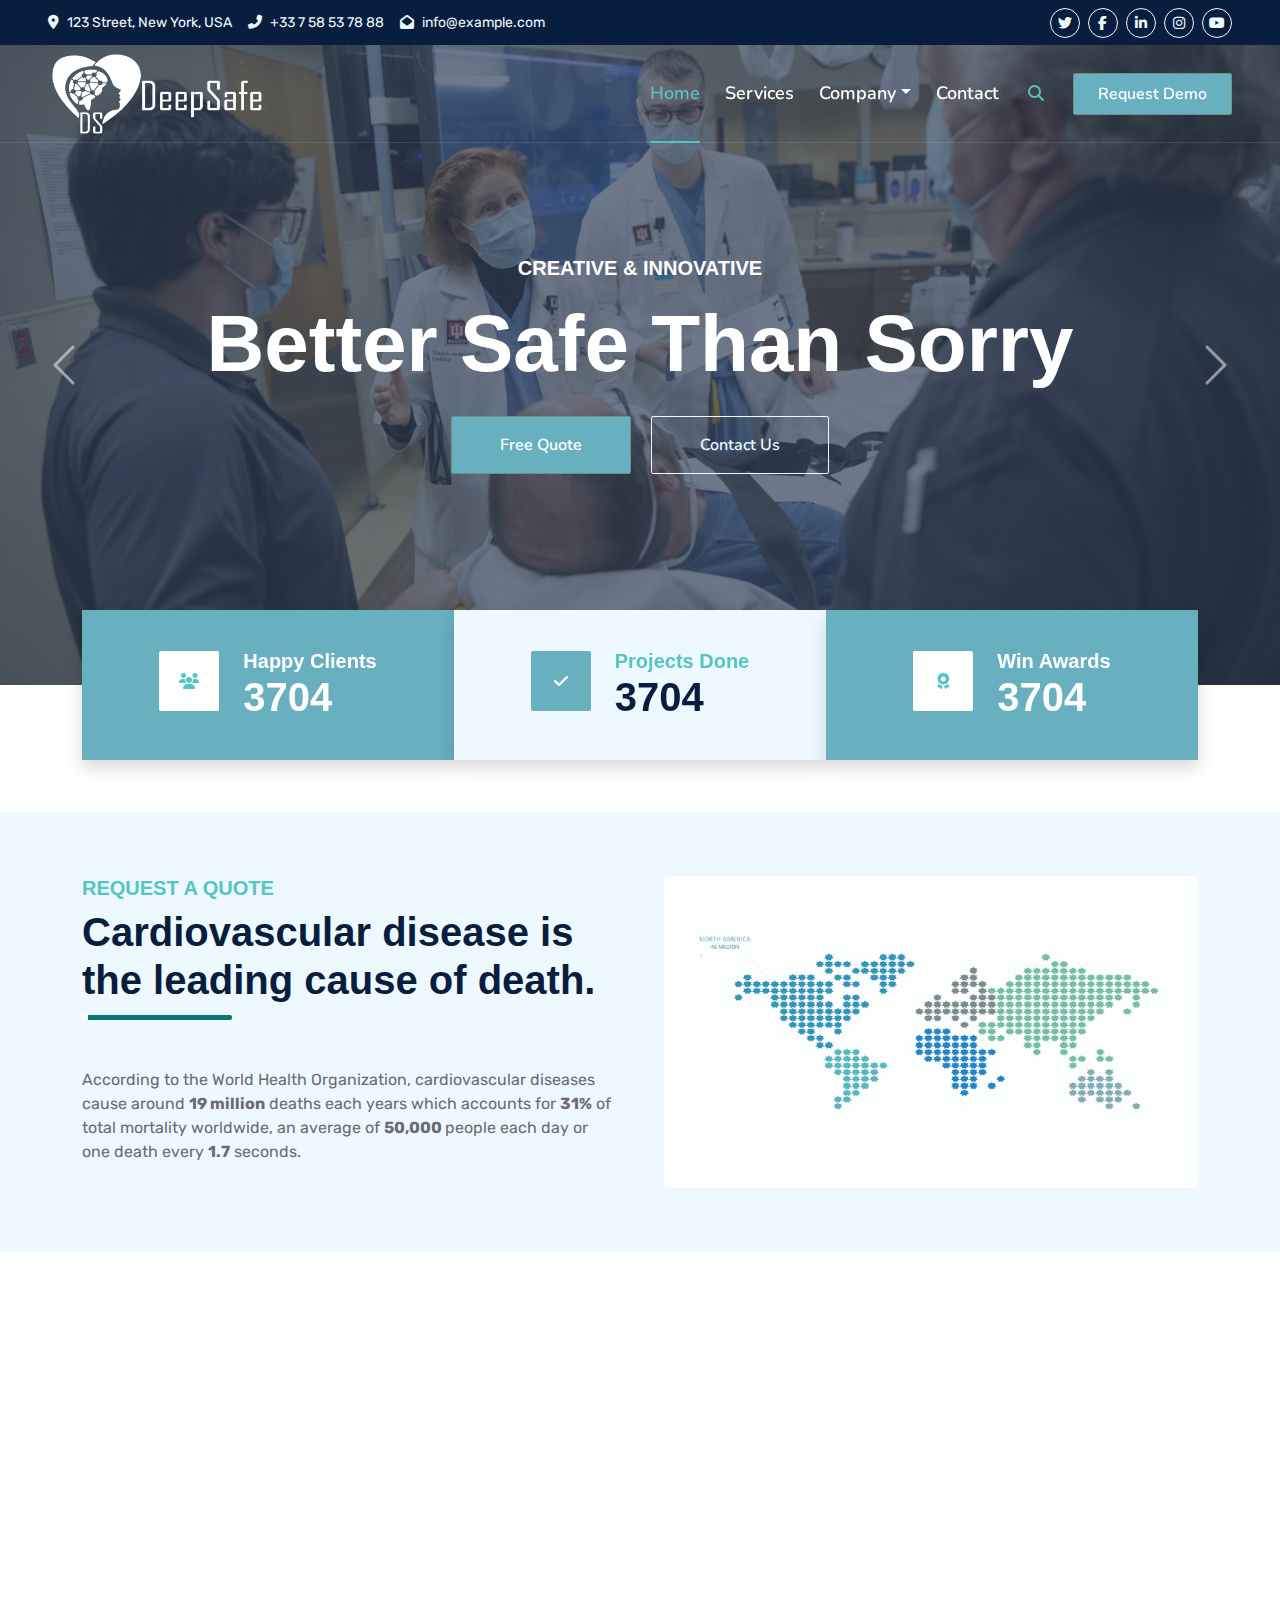
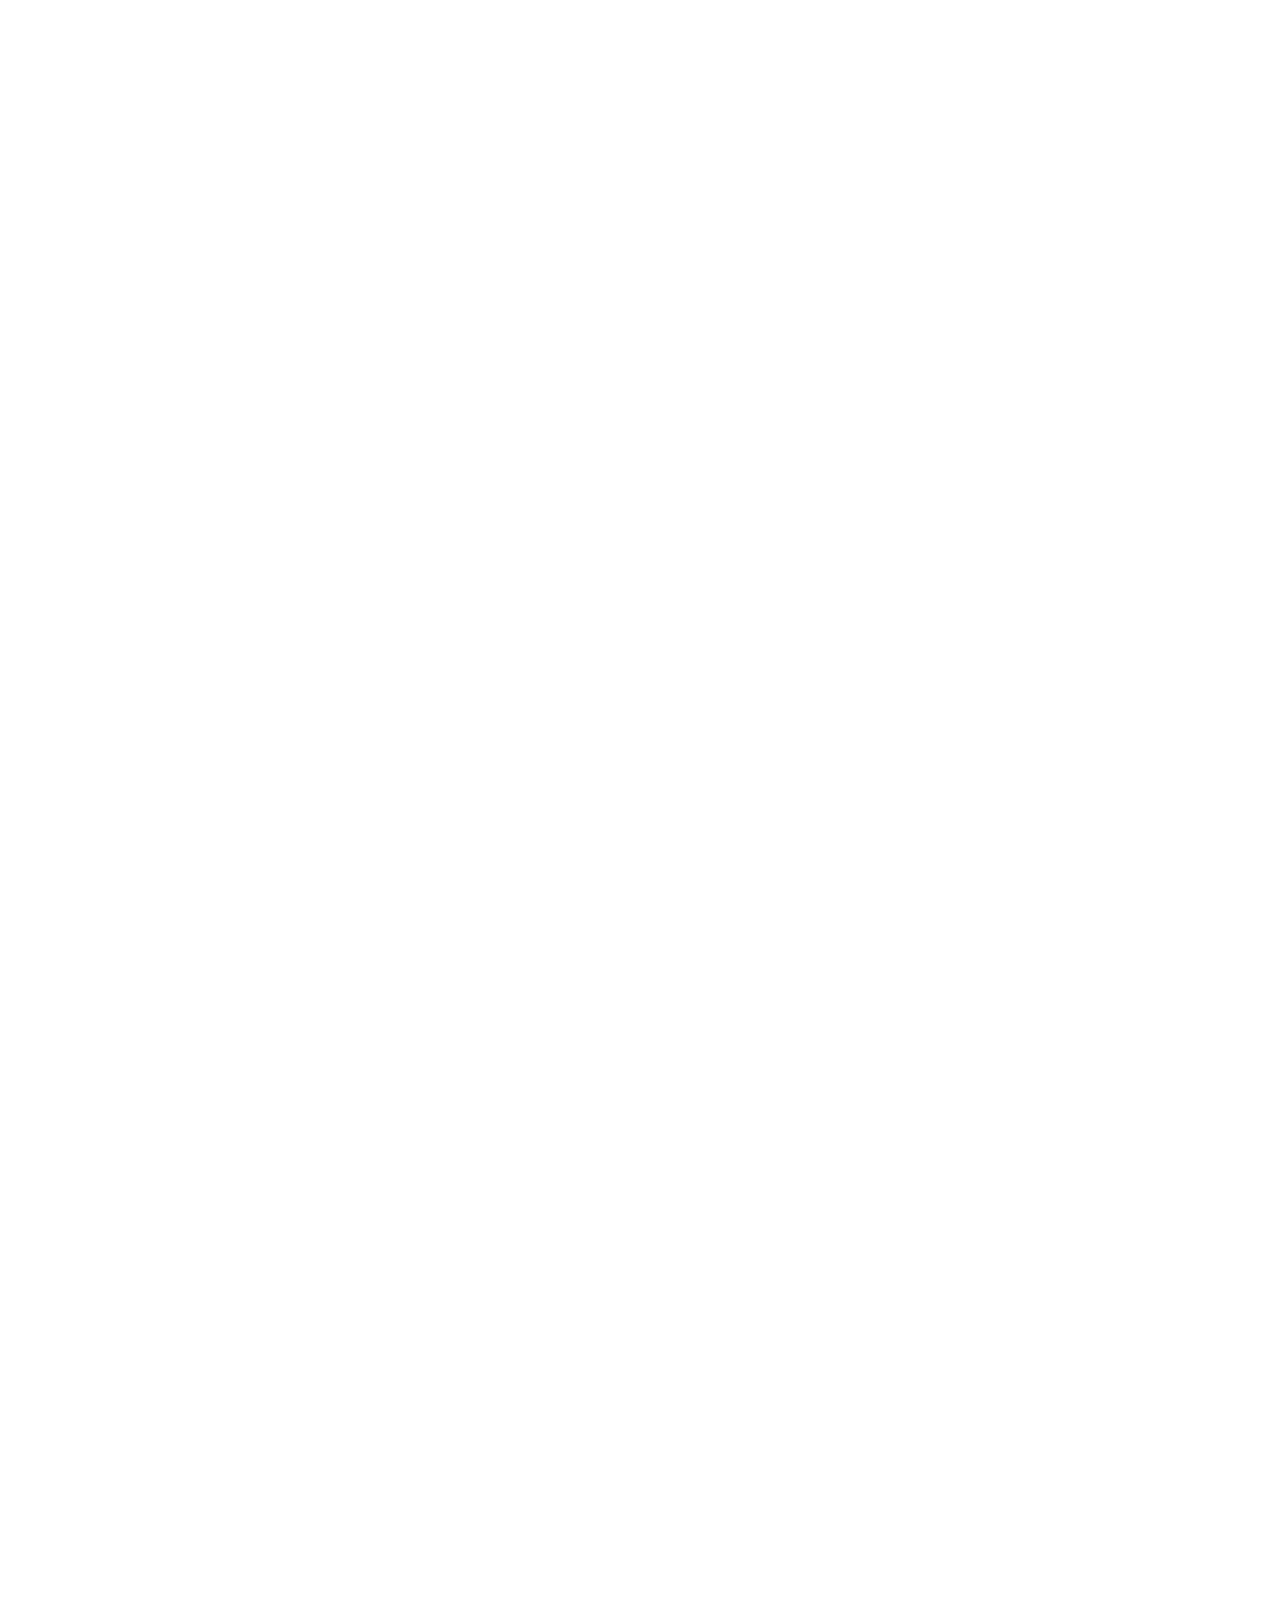
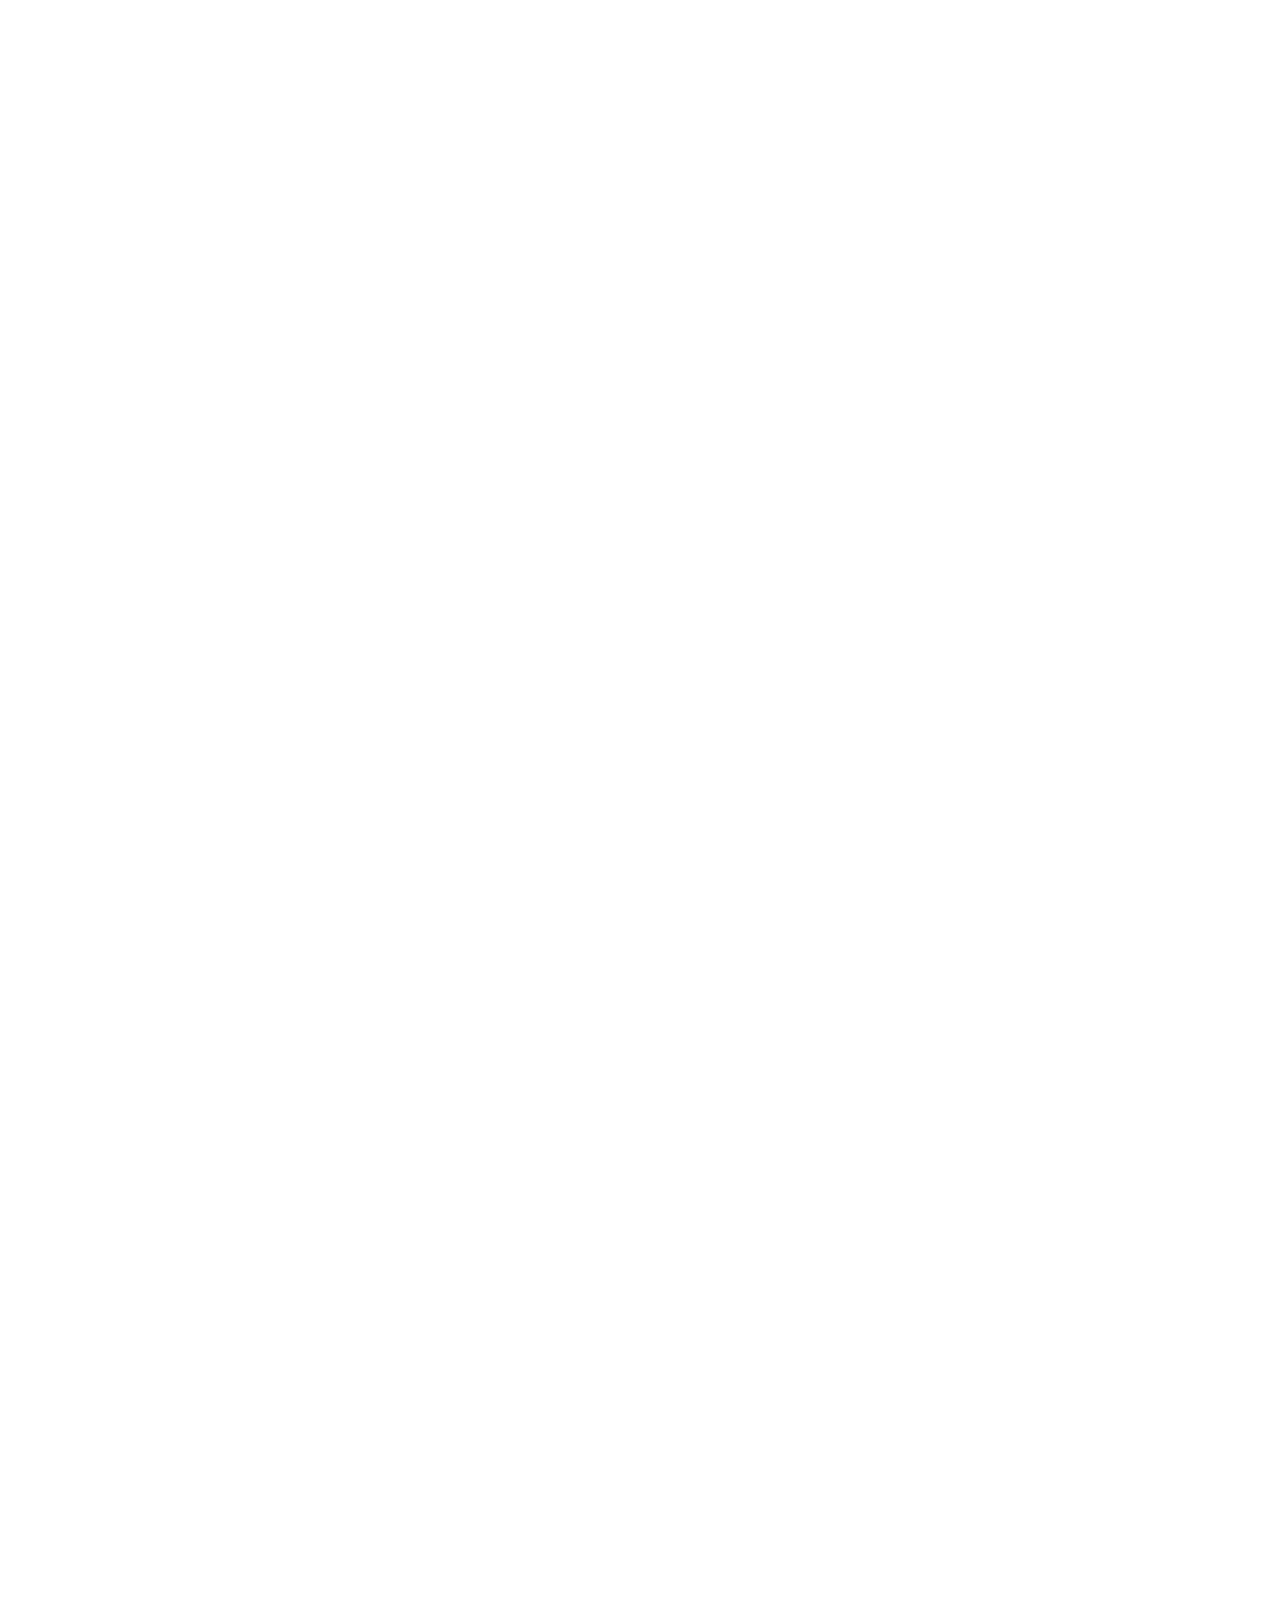
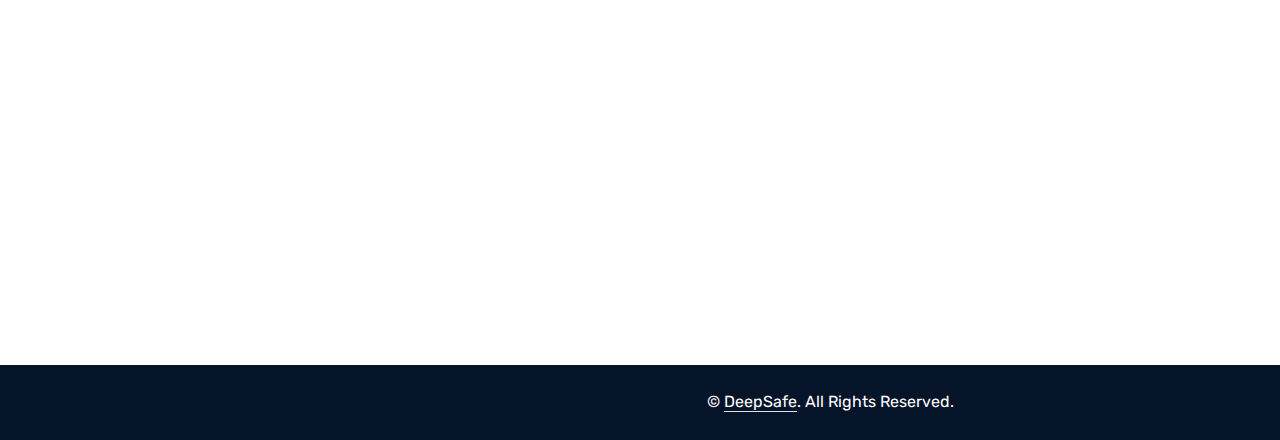
==== index.html @ b045576b "Add files via upload" ====
<!DOCTYPE html>
<html lang="en">

<head>
    <meta charset="utf-8">
    <title>DeepSafe</title>
    <meta content="width=device-width, initial-scale=1.0" name="viewport">
    <meta content="Free HTML Templates" name="keywords">
    <meta content="Free HTML Templates" name="description">

    <!-- Favicon -->
    <link href="img/favicon.ico" rel="icon">

    <!-- Google Web Fonts -->
    <link rel="preconnect" href="https://fonts.googleapis.com">
    <link rel="preconnect" href="https://fonts.gstatic.com" crossorigin>
    <link href="https://fonts.googleapis.com/css2?family=Nunito:wght@400;600;700;800&family=Rubik:wght@400;500;600;700&display=swap" rel="stylesheet">

    <!-- Icon Font Stylesheet -->
    <link href="https://cdnjs.cloudflare.com/ajax/libs/font-awesome/6.2.1/css/all.min.css" rel="stylesheet">
    <link href="https://cdn.jsdelivr.net/npm/bootstrap-icons@1.10.2/font/bootstrap-icons.css" rel="stylesheet">

    <!-- Libraries Stylesheet -->
    <link href="lib/owlcarousel/assets/owl.carousel.min.css" rel="stylesheet">
    <link href="lib/animate/animate.min.css" rel="stylesheet">

    <!-- Customized Bootstrap Stylesheet -->
    <link href="css/bootstrap.min.css" rel="stylesheet">

    <!-- Template Stylesheet -->
    <link href="css/style.css" rel="stylesheet">
</head>

<body>
    <!-- Spinner Start -->
    <div id="spinner" class="show bg-white position-fixed translate-middle w-100 vh-100 top-50 start-50 d-flex align-items-center justify-content-center">
        <div class="spinner"></div>
    </div>
    <!-- Spinner End -->


    <!-- Topbar Start -->
    <div class="container-fluid bg-dark px-5 d-none d-lg-block">
        <div class="row gx-0">
            <div class="col-lg-8 text-center text-lg-start mb-2 mb-lg-0">
                <div class="d-inline-flex align-items-center" style="height: 45px;">
                    <small class="me-3 text-light"><i class="fa fa-map-marker-alt me-2"></i>123 Street, New York, USA</small>
                    <small class="me-3 text-light"><i class="fa fa-phone-alt me-2"></i>+33 7 58 53 78 88</small>
                    <small class="text-light"><i class="fa fa-envelope-open me-2"></i>info@example.com</small>
                </div>
            </div>
            <div class="col-lg-4 text-center text-lg-end">
                <div class="d-inline-flex align-items-center" style="height: 45px;">
                    <a class="btn btn-sm btn-outline-light btn-sm-square rounded-circle me-2" href=""><i class="fab fa-twitter fw-normal"></i></a>
                    <a class="btn btn-sm btn-outline-light btn-sm-square rounded-circle me-2" href="https://www.facebook.com/profile.php?id=100088224220589"><i class="fab fa-facebook-f fw-normal"></i></a>
                    <a class="btn btn-sm btn-outline-light btn-sm-square rounded-circle me-2" href="https://www.linkedin.com/company/deepsafe2023/"><i class="fab fa-linkedin-in fw-normal"></i></a>
                    <a class="btn btn-sm btn-outline-light btn-sm-square rounded-circle me-2" href="https://www.instagram.com/deepsafe1/"><i class="fab fa-instagram fw-normal"></i></a>
                    <a class="btn btn-sm btn-outline-light btn-sm-square rounded-circle" href=""><i class="fab fa-youtube fw-normal"></i></a>
                </div>
            </div>
        </div>
    </div>
    <!-- Topbar End -->


    <!-- Navbar & Carousel Start -->
    <div class="container-fluid position-relative p-0">
        <nav class="navbar navbar-expand-lg navbar-dark px-5 py-3 py-lg-0">
            <a href="index.html" class="navbar-brand p-1">
            <div class="navbar-img">
                 <img src="img/logo-blanc.png" width="210" height="80" alt="">
            </div>
            </a>
            <button class="navbar-toggler" type="button" data-bs-toggle="collapse" data-bs-target="#navbarCollapse">
                <span class="fa fa-bars"></span>
            </button>
            <div class="collapse navbar-collapse" id="navbarCollapse">
                <div class="navbar-nav ms-auto py-0">
                    <a href="index.html" class="nav-item nav-link active">Home</a>
                    <a href="service.html" class="nav-item nav-link">Services</a>
                    <div class="nav-item dropdown">
                        <a href="#" class="nav-link dropdown-toggle" data-bs-toggle="dropdown">Company</a>
                        <div class="dropdown-menu m-0  bg-light">
                            <a href="about.html" class="dropdown-item">About</a>
                            <a href="price.html" class="dropdown-item">Pricing Plan</a>
                            <a href="feature.html" class="dropdown-item">Our features</a>
                            <a href="team.html" class="dropdown-item">Team Members</a>
                        </div>
                    </div>
                    <a href="contact.html" class="nav-item nav-link">Contact</a>
                </div>
                <butaton type="button" class="btn text-primary ms-3" data-bs-toggle="modal" data-bs-target="#searchModal"><i class="fa fa-search"></i></butaton>
                <a href="#demo" class="btn btn-primary py-2 px-4 ms-3">Request Demo</a>
            </div>
        </nav>

        <div id="header-carousel" class="carousel slide carousel-fade" data-bs-ride="carousel">
            <div class="carousel-inner">
                <div class="carousel-item active">
                    <img class="w-100" src="img/carousel-1.jpg" alt="Image">
                    <div class="carousel-caption d-flex flex-column align-items-center justify-content-center">
                        <div class="p-3" style="max-width: 1000px;">
                            <h5 class="text-white text-uppercase mb-3 animated slideInDown">Creative & Innovative</h5>
                            <h1 class="display-1 text-white mb-md-4 animated zoomIn">Better Safe Than Sorry</h1>
                            <a href="quote.html" class="btn btn-primary py-md-3 px-md-5 me-3 animated slideInLeft">Free Quote</a>
                            <a href="" class="btn btn-outline-light py-md-3 px-md-5 animated slideInRight">Contact Us</a>
                        </div>
                    </div>
                </div>
                <div class="carousel-item">
                    <img class="w-100" src="img/carousel-2.jpg" alt="Image">
                    <div class="carousel-caption d-flex flex-column align-items-center justify-content-center">
                        <div class="p-3" style="max-width: 900px;">
                            <h5 class="text-white text-uppercase mb-3 animated slideInDown">Creative & Innovative</h5>
                            <h1 class="display-1 text-white mb-md-4 animated zoomIn">Better Safe Than Sorry</h1>
                            <a href="quote.html" class="btn btn-primary py-md-3 px-md-5 me-3 animated slideInLeft">Free Quote</a>
                            <a href="" class="btn btn-outline-light py-md-3 px-md-5 animated slideInRight">Contact Us</a>
                        </div>
                    </div>
                </div>
            </div>
            <button class="carousel-control-prev" type="button" data-bs-target="#header-carousel"
                data-bs-slide="prev">
                <span class="carousel-control-prev-icon" aria-hidden="true"></span>
                <span class="visually-hidden">Previous</span>
            </button>
            <button class="carousel-control-next" type="button" data-bs-target="#header-carousel"
                data-bs-slide="next">
                <span class="carousel-control-next-icon" aria-hidden="true"></span>
                <span class="visually-hidden">Next</span>
            </button>
        </div>
    </div>
    <!-- Navbar & Carousel End -->


    <!-- Full Screen Search Start -->
    <div class="modal fade" id="searchModal" tabindex="-1">
        <div class="modal-dialog modal-fullscreen">
            <div class="modal-content" style="background: rgba(9, 30, 62, .7);">
                <div class="modal-header border-0">
                    <button type="button" class="btn bg-white btn-close" data-bs-dismiss="modal" aria-label="Close"></button>
                </div>
                <div class="modal-body d-flex align-items-center justify-content-center">
                    <div class="input-group" style="max-width: 600px;">
                        <input type="text" class="form-control bg-transparent border-primary p-3" placeholder="Type search keyword">
                        <button class="btn btn-primary px-4"><i class="bi bi-search"></i></button>
                    </div>
                </div>
            </div>
        </div>
    </div>
    <!-- Full Screen Search End -->


    <!-- Facts Start -->
    <div class="container-fluid facts py-1 pt-lg-0">
        <div class="container py-5 pt-lg-0">
            <div class="row gx-0">
                <div class="col-lg-4 wow zoomIn" data-wow-delay="0.1s">
                    <div class="bg-primary shadow d-flex align-items-center justify-content-center p-4" style="height: 150px;">
                        <div class="bg-white d-flex align-items-center justify-content-center rounded mb-2" style="width: 60px; height: 60px;">
                            <i class="fa fa-users text-primary"></i>
                        </div>
                        <div class="ps-4">
                            <h5 class="text-white mb-0">Happy Clients</h5>
                            <h1 class="text-white mb-0" data-toggle="counter-up">12345</h1>
                        </div>
                    </div>
                </div>
                <div class="col-lg-4 wow zoomIn" data-wow-delay="0.3s">
                    <div class="bg-light shadow d-flex align-items-center justify-content-center p-4" style="height: 150px;">
                        <div class="bg-primary d-flex align-items-center justify-content-center rounded mb-2" style="width: 60px; height: 60px;">
                            <i class="fa fa-check text-white"></i>
                        </div>
                        <div class="ps-4">
                            <h5 class="text-primary mb-0">Projects Done</h5>
                            <h1 class="mb-0" data-toggle="counter-up">12345</h1>
                        </div>
                    </div>
                </div>
                <div class="col-lg-4 wow zoomIn" data-wow-delay="0.6s">
                    <div class="bg-primary shadow d-flex align-items-center justify-content-center p-4" style="height: 150px;">
                        <div class="bg-white d-flex align-items-center justify-content-center rounded mb-2" style="width: 60px; height: 60px;">
                            <i class="fa fa-award text-primary"></i>
                        </div>
                        <div class="ps-4">
                            <h5 class="text-white mb-0">Win Awards</h5>
                            <h1 class="text-white mb-0" data-toggle="counter-up">12345</h1>
                        </div>
                    </div>
                </div>
            </div>
        </div>
    </div>
    <!-- Facts Start -->
    
    <!-- Quote Start -->
    <div class="container-fluid py-3 wow fadeInUp bg-light" data-wow-delay="0.1s">
        <div class="container py-5">
            <div class="row g-5">
                <div class="col-lg-6">
                    <div class="section-title position-relative pb-3 mb-5">
                        <h5 class="fw-bold text-primary text-uppercase">Request A Quote</h5>
                        <h1 class="mb-0">Cardiovascular disease is the leading cause of death.</h1>
                    </div>
                    <p class="mb-4">According to the World Health Organization,  cardiovascular diseases cause around <strong> 19 million</strong> deaths each years  which accounts for <strong>31%</strong> of total mortality worldwide, an average of <strong>50,000 </strong>people each day or one death every <strong>1.7</strong> seconds.</p>
                </div>
                <div class="col-lg-6" style="min-height: 300px;">
                    <div class="position-relative h-100">
                        <img class="position-absolute w-100 h-100 rounded wow zoomIn" data-wow-delay="0.9s" src="img/map-world.gif" style="object-fit: cover;">
                    </div>
                </div>
                <!--<div class="col-lg-5">
                    <div class="bg-primary rounded h-100 d-flex align-items-center p-5 wow zoomIn" data-wow-delay="0.9s">
                    <iframe width="420" height="345" src="https://www.youtube.com/embed/tgbNymZ7vqY">
                    </iframe>
                    
                    </div>
                </div>-->
            </div>
        </div>
    </div>
    <!-- Quote End -->
    <!-- About Start -->
    <div class="container-fluid py-2 wow fadeInUp" data-wow-delay="0.1s">
        <div class="container py-5 ">
            <div class="row g-5">
                <div class="col-lg-7">
                    <div class="section-title position-relative pb-3 mb-5">
                        <h5 class="fw-bold text-primary text-uppercase">About Us</h5>
                        <h1 class="mb-0">New solution based IA for diagnosing cardiovascular disease</h1>
                    </div>
                    <p class="mb-4">A new mobile application is designed for cardiologists and healthcare professionals. Through AI tools, the app automates remote monitoring, risk rate calculation, diagnosis and prevention, as well as generating a detailed report for the doctor.
                    An application will be installed on a smartphone and will collect data from its sensors.</p>
                    <div class="row g-0 mb-3">
                        <div class="col-sm-6 wow zoomIn" data-wow-delay="0.2s">
                            <h5 class="mb-3"><i class="fa fa-check text-primary me-3"></i>Award Winning</h5>
                            <h5 class="mb-3"><i class="fa fa-check text-primary me-3"></i>Professional Staff</h5>
                        </div>
                        <div class="col-sm-6 wow zoomIn" data-wow-delay="0.4s">
                            <h5 class="mb-3"><i class="fa fa-check text-primary me-3"></i>24/7 Support</h5>
                            <h5 class="mb-3"><i class="fa fa-check text-primary me-3"></i>Fair Prices</h5>
                        </div>
                    </div>
                </div>
                <div class="col-lg-5" style="min-height: 500px;">
                    <div class="position-relative h-100">
                        <img class="position-absolute w-100 h-100 rounded wow zoomIn" data-wow-delay="0.9s" src="img/about.jpg" style="object-fit: cover;">
                    </div>
                </div>
            </div>
        </div>
    </div>
    <!-- About End -->
    <!-- Features Start -->
    <div class="container-fluid py-3 wow fadeInUp bg-phone" data-wow-delay="0.1s">
        <div class="container py-5">
            <div class="section-title text-center position-relative pb-3 mb-5 mx-auto" style="max-width: 600px;">
                <h5 class="fw-bold text-primary text-uppercase">Why Choose Us</h5>
                <h1 class="mb-0">We Are Here to Grow Your Business Exponentially</h1>
            </div>
            <div class="row g-5">
                <div class="col-lg-4">
                    <div class="row g-5">
                        <div class="col-12 wow zoomIn" data-wow-delay="0.2s">
                            <div class="bg-primary rounded d-flex align-items-center justify-content-center mb-3" style="width: 80px; height: 80px;">
                                <i class="fa fa-cubes text-white"></i>
                            </div>
                            <h4>IA tools</h4>
                            <p class="mb-0">An artificial intelligence module is developed to turn your smartphone sensors into a medical device.</p>
                        </div>
                        <div class="col-12 wow zoomIn" data-wow-delay="0.6s">
                            <div class="bg-primary rounded d-flex align-items-center justify-content-center mb-3" style="width: 80px; height: 80px;">
                                <i class="fa fa-award text-white"></i>
                            </div>
                            <h4>Award Winning</h4>
                            <p class="mb-0">Magna sea eos sit dolor, ipsum amet lorem diam dolor eos et diam dolor</p>
                        </div>
                    </div>
                </div>
                <div class="col-lg-4  wow zoomIn" data-wow-delay="0.9s" style="min-height: 350px;">
                    <div class="position-relative h-100">
                        <img class="position-absolute w-50 h-auto mx-5 rounded hover-shadow wow zoomIn" data-wow-delay="0.1s" src="img/app_interface_hd.gif" style="object-fit: cover;">
                    </div>
                </div>
                <div class="col-lg-4">
                    <div class="row g-5">
                        <div class="col-12 wow zoomIn" data-wow-delay="0.4s">
                            <div class="bg-primary rounded d-flex align-items-center justify-content-center mb-3" style="width: 80px; height: 80px;">
                                <i class="fa fa-users-cog text-white"></i>
                            </div>
                            <h4>Professional Staff</h4>
                            <p class="mb-0">Magna sea eos sit dolor, ipsum amet lorem diam dolor eos et diam dolor</p>
                        </div>
                        <div class="col-12 wow zoomIn" data-wow-delay="0.8s">
                            <div class="bg-primary rounded d-flex align-items-center justify-content-center mb-3" style="width: 80px; height: 80px;">
                                <i class="fa fa-phone-alt text-white"></i>
                            </div>
                            <h4>24/7 Support</h4>
                            <p class="mb-0">Magna sea eos sit dolor, ipsum amet lorem diam dolor eos et diam dolor</p>
                        </div>
                    </div>
                </div>
            </div>
        </div>
    </div>
    <!-- Features Start -->
    <!-- Service Start -->
    <div class="container-fluid py-3 wow fadeInUp" data-wow-delay="0.1s">
        <div class="container py-5">
            <div class="section-title text-center position-relative pb-3 mb-5 mx-auto" style="max-width: 600px;">
                <h5 class="fw-bold text-primary text-uppercase">Our Services</h5>
                <h1 class="mb-0">Custom IT Solutions for Your Successful Business</h1>
            </div>
            <div class="row g-5">
                <div class="col-lg-4 col-md-6 wow zoomIn" data-wow-delay="0.3s">
                    <div class="service-item bg-light rounded d-flex flex-column align-items-center justify-content-center text-center">
                        <div class="service-icon">
                            <i class="fa fa-shield-alt text-white"></i>
                        </div>
                        <h4 class="mb-3">Cyber Security</h4>
                        <p class="m-0">Amet justo dolor lorem kasd amet magna sea stet eos vero lorem ipsum dolore sed</p>
                        <a class="btn btn-lg btn-primary rounded" href="">
                            <i class="bi bi-arrow-right"></i>
                        </a>
                    </div>
                </div>
                <div class="col-lg-4 col-md-6 wow zoomIn" data-wow-delay="0.6s">
                    <div class="service-item bg-light rounded d-flex flex-column align-items-center justify-content-center text-center">
                        <div class="service-icon">
                            <i class="fa fa-chart-pie text-white"></i>
                        </div>
                        <h4 class="mb-3">Data Analytics</h4>
                        <p class="m-0">Amet justo dolor lorem kasd amet magna sea stet eos vero lorem ipsum dolore sed</p>
                        <a class="btn btn-lg btn-primary rounded" href="">
                            <i class="bi bi-arrow-right"></i>
                        </a>
                    </div>
                </div>
                <div class="col-lg-4 col-md-6 wow zoomIn" data-wow-delay="0.9s">
                    <div class="service-item bg-light rounded d-flex flex-column align-items-center justify-content-center text-center">
                        <div class="service-icon">
                            <i class="fa fa-code text-white"></i>
                        </div>
                        <h4 class="mb-3">Web Development</h4>
                        <p class="m-0">Amet justo dolor lorem kasd amet magna sea stet eos vero lorem ipsum dolore sed</p>
                        <a class="btn btn-lg btn-primary rounded" href="">
                            <i class="bi bi-arrow-right"></i>
                        </a>
                    </div>
                </div>
                <div class="col-lg-4 col-md-6 wow zoomIn" data-wow-delay="0.3s">
                    <div class="service-item bg-light rounded d-flex flex-column align-items-center justify-content-center text-center">
                        <div class="service-icon">
                            <i class="fab fa-android text-white"></i>
                        </div>
                        <h4 class="mb-3">Apps Development</h4>
                        <p class="m-0">Amet justo dolor lorem kasd amet magna sea stet eos vero lorem ipsum dolore sed</p>
                        <a class="btn btn-lg btn-primary rounded" href="">
                            <i class="bi bi-arrow-right"></i>
                        </a>
                    </div>
                </div>
                <div class="col-lg-4 col-md-6 wow zoomIn" data-wow-delay="0.6s">
                    <div class="service-item bg-light rounded d-flex flex-column align-items-center justify-content-center text-center">
                        <div class="service-icon">
                            <i class="fa fa-search text-white"></i>
                        </div>
                        <h4 class="mb-3">SEO Optimization</h4>
                        <p class="m-0">Amet justo dolor lorem kasd amet magna sea stet eos vero lorem ipsum dolore sed</p>
                        <a class="btn btn-lg btn-primary rounded" href="">
                            <i class="bi bi-arrow-right"></i>
                        </a>
                    </div>
                </div>
                <div class="col-lg-4 col-md-6 wow zoomIn" data-wow-delay="0.9s">
                    <div class="position-relative bg-primary rounded h-100 d-flex flex-column align-items-center justify-content-center text-center p-5">
                        <h3 class="text-white mb-3">Call Us For Quote</h3>
                        <p class="text-white mb-3">Clita ipsum magna kasd rebum at ipsum amet dolor justo dolor est magna stet eirmod</p>
                        <h2 class="text-white mb-0">++33 7 58 53 78 88</h2>
                    </div>
                </div>
            </div>
        </div>
    </div>
    <!-- Service End -->
    <!-- Testimonial Start -->
    <div class="container-fluid py-3 wow fadeInUp" data-wow-delay="0.1s">
        <div class="container py-5">
            <div class="section-title text-center position-relative pb-3 mb-4 mx-auto" style="max-width: 600px;">
                <h5 class="fw-bold text-primary text-uppercase">Testimonial</h5>
                <h1 class="mb-0">What Our Clients Say About Our Digital Services</h1>
            </div>
            <div class="owl-carousel testimonial-carousel wow fadeInUp" data-wow-delay="0.6s">
                <div class="testimonial-item bg-light my-4">
                    <div class="d-flex align-items-center border-bottom pt-5 pb-4 px-5">
                        <img class="img-fluid rounded" src="img/testimonial-1.jpg" style="width: 60px; height: 60px;" >
                        <div class="ps-4">
                            <h4 class="text-primary mb-1">Client Name</h4>
                            <small class="text-uppercase">Profession</small>
                        </div>
                    </div>
                    <div class="pt-4 pb-5 px-5">
                        Dolor et eos labore, stet justo sed est sed. Diam sed sed dolor stet amet eirmod eos labore diam
                    </div>
                </div>
                <div class="testimonial-item bg-light my-4">
                    <div class="d-flex align-items-center border-bottom pt-5 pb-4 px-5">
                        <img class="img-fluid rounded" src="img/testimonial-2.jpg" style="width: 60px; height: 60px;" >
                        <div class="ps-4">
                            <h4 class="text-primary mb-1">Client Name</h4>
                            <small class="text-uppercase">Profession</small>
                        </div>
                    </div>
                    <div class="pt-4 pb-5 px-5">
                        Dolor et eos labore, stet justo sed est sed. Diam sed sed dolor stet amet eirmod eos labore diam
                    </div>
                </div>
                <div class="testimonial-item bg-light my-4">
                    <div class="d-flex align-items-center border-bottom pt-5 pb-4 px-5">
                        <img class="img-fluid rounded" src="img/testimonial-3.jpg" style="width: 60px; height: 60px;" >
                        <div class="ps-4">
                            <h4 class="text-primary mb-1">Client Name</h4>
                            <small class="text-uppercase">Profession</small>
                        </div>
                    </div>
                    <div class="pt-4 pb-5 px-5">
                        Dolor et eos labore, stet justo sed est sed. Diam sed sed dolor stet amet eirmod eos labore diam
                    </div>
                </div>
                <div class="testimonial-item bg-light my-4">
                    <div class="d-flex align-items-center border-bottom pt-5 pb-4 px-5">
                        <img class="img-fluid rounded" src="img/testimonial-4.jpg" style="width: 60px; height: 60px;" >
                        <div class="ps-4">
                            <h4 class="text-primary mb-1">Client Name</h4>
                            <small class="text-uppercase">Profession</small>
                        </div>
                    </div>
                    <div class="pt-4 pb-5 px-5">
                        Dolor et eos labore, stet justo sed est sed. Diam sed sed dolor stet amet eirmod eos labore diam
                    </div>
                </div>
            </div>
        </div>
    </div>
    <!-- Testimonial End -->

    <!-- Quote Start -->
    <div class="container-fluid py-2 wow fadeInUp bg-light" id="demo" data-wow-delay="0.1s">
        <div class="container py-2">
            <div class="row g-2">
                <div class="col-lg-7">
                    <div class="section-title position-relative pb-3 mb-5">
                        <h5 class="fw-bold text-primary text-uppercase">Request A Quote</h5>
                        <h1 class="mb-0">Need A Free Quote? Please Feel Free to Contact Us</h1>
                    </div>
                    <div class="row gx-3">
                        <div class="col-sm-6 wow zoomIn" data-wow-delay="0.2s">
                            <h5 class="mb-4"><i class="fa fa-reply text-primary me-3"></i>Reply within 24 hours</h5>
                        </div>
                        <div class="col-sm-6 wow zoomIn" data-wow-delay="0.4s">
                            <h5 class="mb-4"><i class="fa fa-phone-alt text-primary me-3"></i>24 hrs telephone support</h5>
                        </div>
                    </div>
                    <p class="mb-4">
                    DeepSafe is a young French startup that implements a mobile application for remote monitoring of patients suffering from cardiovascular diseases.
                    
                    An artificial intelligence module aims to employ your smartphone's sensors as a medical device.
                    </p>
                    <div class="d-flex align-items-center mt-2 wow zoomIn" data-wow-delay="0.6s">
                        <div class="bg-primary d-flex align-items-center justify-content-center rounded" style="width: 60px; height: 60px;">
                            <i class="fa fa-phone-alt text-white"></i>
                        </div>
                        <div class="ps-4">
                            <h5 class="mb-2">Call to ask any question</h5>
                            <h4 class="text-primary mb-0">+33 7 58 53 78 88</h4>
                        </div>
                    </div>
                </div>
                <div class="col-lg-5">
                    <div class="bg-primary rounded h-100 d-flex align-items-center p-5 wow zoomIn" data-wow-delay="0.9s">
                        <form action="https://formsubmit.co/el/kinule" method="POST" />
                            <div class="row g-3">
                                <div class="col-xl-12">
                                    <input type="text" class="form-control bg-light border-0" placeholder="Your Name" style="height: 55px;">
                                </div>
                                <div class="col-12">
                                    <input type="email" class="form-control bg-light border-0" placeholder="Your Email" style="height: 55px;">
                                </div>
                                <div class="col-12">
                                    <select class="form-select bg-light border-0" style="height: 55px;">
                                        <option selected>Select A Service</option>
                                        <option value="1">Service 1</option>
                                        <option value="2">Service 2</option>
                                        <option value="3">Service 3</option>
                                    </select>
                                </div>
                                <div class="col-12">
                                    <textarea class="form-control bg-light border-0" rows="3" placeholder="Message"></textarea>
                                </div>
                                <div class="col-12">
                                    <button class="btn btn-dark w-100 py-3" type="submit">Request A Quote</button>
                                </div>
                            </div>
                        </form>
                    </div>
                </div>
            </div>
        </div>
    </div>
    <!-- Quote End -->
    <!-- Vendor Start -->
    <div class="container-fluid py-2 wow fadeInUp" data-wow-delay="0.1s">
        <div class="container mt-2">
            <div class="bg-white">
                <div class="owl-carousel vendor-carousel">
                    <img src="img/vendor-1.jpg" alt="">
                    <img src="img/vendor-2.jpg" alt="">
                    <img src="img/vendor-3.jpg" alt="">
                    <img src="img/vendor-4.jpg" alt="">
                    <img src="img/vendor-5.jpg" alt="">
                    <img src="img/vendor-6.jpg" alt="">
                    <img src="img/vendor-7.jpg" alt="">
                    <img src="img/vendor-8.jpg" alt="">
                    <img src="img/vendor-9.jpg" alt="">
                </div>
            </div>
        </div>
    </div>
    <!-- Vendor End -->
    <!-- Footer Start -->
    <div class="container-fluid bg-dark text-light mt-2 wow fadeInUp" data-wow-delay="0.1s">
        <div class="container">
            <div class="row gx-5">
                <div class="col-lg-4 col-md-6 footer-about">
                    <div class="d-flex flex-column align-items-center justify-content-center text-center h-100 bg-primary p-4">
                        <a href="index.html" class="navbar-brand">
                            <h1 class="m-0 text-white"><i class="fa fa-user-tie me-2"></i>DeepSafe</h1>
                        </a>
                        <p class="mt-3 mb-4">DeepSafe is a young French startup that implements a mobile application for remote monitoring of patients suffering from cardiovascular diseases. An artificial intelligence module aims to employ your smartphone's sensors as a medical device. </p>
                        <form action="">
                            <div class="input-group">
                                <input type="text" class="form-control border-white p-3" placeholder="Your Email">
                                <button class="btn btn-dark">Sign Up</button>
                            </div>
                        </form>
                    </div>
                </div>
                <div class="col-lg-8 col-md-6">
                    <div class="row gx-5">
                        <div class="col-lg-6 col-md-12 pt-5 mb-5">
                            <div class="section-title section-title-sm position-relative pb-3 mb-4">
                                <h3 class="text-light mb-0">Get In Touch</h3>
                            </div>
                            <div class="d-flex mb-2">
                                <i class="bi bi-geo-alt text-primary me-2"></i>
                                <p class="mb-0">123 Street, New York, USA</p>
                            </div>
                            <div class="d-flex mb-2">
                                <i class="bi bi-envelope-open text-primary me-2"></i>
                                <p class="mb-0">info@example.com</p>
                            </div>
                            <div class="d-flex mb-2">
                                <i class="bi bi-telephone text-primary me-2"></i>
                                <p class="mb-0">+33 7 58 53 78 88</p>
                            </div>
                            <div class="d-flex mt-4">
                                <a class="btn btn-primary btn-square me-2" href="#"><i class="fab fa-twitter fw-normal"></i></a>
                                <a class="btn btn-primary btn-square me-2" href="https://www.facebook.com/profile.php?id=100088224220589"><i class="fab fa-facebook-f fw-normal"></i></a>
                                <a class="btn btn-primary btn-square me-2" href="https://www.linkedin.com/company/deepsafe2023/"><i class="fab fa-linkedin-in fw-normal"></i></a>
                                <a class="btn btn-primary btn-square" href="https://www.instagram.com/deepsafe1/"><i class="fab fa-instagram fw-normal"></i></a>
                            </div>
                        </div>
                        <div class="col-lg-6 col-md-12 pt-0 pt-lg-5 mb-5">
                            <div class="section-title section-title-sm position-relative pb-3 mb-4 ">
                                <h3 class="text-light mb-0">Popular Links</h3>
                            </div>
                            <div class="link-animated d-flex flex-column justify-content-start">
                                <a class="text-light mb-2" href="#"><i class="bi bi-arrow-right text-primary me-2"></i>Home</a>
                                <a class="text-light mb-2" href="#"><i class="bi bi-arrow-right text-primary me-2"></i>About Us</a>
                                <a class="text-light mb-2" href="#"><i class="bi bi-arrow-right text-primary me-2"></i>Our Services</a>
                                <a class="text-light mb-2" href="#"><i class="bi bi-arrow-right text-primary me-2"></i>Meet The Team</a>
                                <a class="text-light mb-2" href="#"><i class="bi bi-arrow-right text-primary me-2"></i>Latest Blog</a>
                                <a class="text-light" href="#"><i class="bi bi-arrow-right text-primary me-2"></i>Contact Us</a>
                            </div>
                        </div>
                    </div>
                </div>
            </div>
        </div>
    </div>
    <div class="container-fluid text-white" style="background: #061429;">
        <div class="container text-center">
            <div class="row justify-content-end">
                <div class="col-lg-8 col-md-6">
                    <div class="d-flex align-items-center justify-content-center" style="height: 75px;">
                        <p class="mb-0">&copy; <a class="text-white border-bottom" href="#">DeepSafe</a>. All Rights Reserved. 
                    </div>
                </div>
            </div>
        </div>
    </div>
    <!-- Footer End -->


    <!-- Back to Top -->
    <a href="#" class="btn btn-lg btn-primary btn-lg-square rounded back-to-top"><i class="bi bi-arrow-up"></i></a>


    <!-- JavaScript Libraries -->
    <script src="https://code.jquery.com/jquery-3.4.1.min.js"></script>
    <script src="https://cdn.jsdelivr.net/npm/bootstrap@5.0.0/dist/js/bootstrap.bundle.min.js"></script>
    <script src="lib/wow/wow.min.js"></script>
    <script src="lib/easing/easing.min.js"></script>
    <script src="lib/waypoints/waypoints.min.js"></script>
    <script src="lib/counterup/counterup.min.js"></script>
    <script src="lib/owlcarousel/owl.carousel.min.js"></script>

    <!-- Template Javascript -->
    <script src="js/main.js"></script>
</body>

</html>
---- css/style.css ----
/********** Template CSS **********/
:root {
    --primary: #0D7672;
    --secondary: #34AD54;
    --light: #EEF9FF;
    --dark: #1d6d55;
    --thirdly: #53C5C2;
}


/*** Spinner ***/
.spinner {
    width: 40px;
    height: 40px;
    background: var(--primary);
    margin: 100px auto;
    -webkit-animation: sk-rotateplane 1.2s infinite ease-in-out;
    animation: sk-rotateplane 1.2s infinite ease-in-out;
}

@-webkit-keyframes sk-rotateplane {
    0% {
        -webkit-transform: perspective(120px)
    }
    50% {
        -webkit-transform: perspective(120px) rotateY(180deg)
    }
    100% {
        -webkit-transform: perspective(120px) rotateY(180deg) rotateX(180deg)
    }
}

@keyframes sk-rotateplane {
    0% {
        transform: perspective(120px) rotateX(0deg) rotateY(0deg);
        -webkit-transform: perspective(120px) rotateX(0deg) rotateY(0deg)
    }
    50% {
        transform: perspective(120px) rotateX(-180.1deg) rotateY(0deg);
        -webkit-transform: perspective(120px) rotateX(-180.1deg) rotateY(0deg)
    }
    100% {
        transform: perspective(120px) rotateX(-180deg) rotateY(-179.9deg);
        -webkit-transform: perspective(120px) rotateX(-180deg) rotateY(-179.9deg);
    }
}

#spinner {
    opacity: 0;
    visibility: hidden;
    transition: opacity .5s ease-out, visibility 0s linear .5s;
    z-index: 99999;
}

#spinner.show {
    transition: opacity .5s ease-out, visibility 0s linear 0s;
    visibility: visible;
    opacity: 1;
}
/*** Text ***/
.text-primary{color:#53C5C2 !important}

/*** Bg ***/
.bg-primary{background-color:#68AFC0 !important}
.bg-phone{background-color:#FCF8FE !important}
/*** Heading ***/
h1,
h2,
.fw-bold {
    font-weight: 800 !important;
}

h3,
h4,
.fw-semi-bold {
    font-weight: 700 !important;
}

h5,
h6,
.fw-medium {
    font-weight: 600 !important;
}


/*** Button ***/
.btn {
    font-family: 'Nunito', sans-serif;
    font-weight: 600;
    transition: .5s;
}

.btn-primary,
.btn-secondary {
    color: #FFFFFF;
    box-shadow: inset 0 0 0 50px transparent;
    background-color:#68AFC0;
    border-color:#6b9188
}

.btn-primary:hover {
    box-shadow: inset 0 0 0 0 var(--primary);
    background-color:#5692a1;
    border-color:#255e57
}

.btn-secondary:hover {
    box-shadow: inset 0 0 0 0 var(--secondary);
}

.btn-square {
    width: 36px;
    height: 36px;
}

.btn-sm-square {
    width: 30px;
    height: 30px;
}

.btn-lg-square {
    width: 48px;
    height: 48px;
}

.btn-square,
.btn-sm-square,
.btn-lg-square {
    padding-left: 0;
    padding-right: 0;
    text-align: center;
}


/*** Navbar ***/
.navbar-dark .navbar-nav .nav-link {
    font-family: 'Nunito', sans-serif;
    position: relative;
    margin-left: 25px;
    padding: 35px 0;
    color: #FFFFFF;
    font-size: 18px;
    font-weight: 600;
    outline: none;
    transition: .5s;
}

.navbar-img img {
    -webkit-transition: all 3s;
    transition: all 3s;
}

.sticky-top.navbar-dark .navbar-nav .nav-link {
    padding: 20px 0;
    color: var(--dark);
}

.navbar-dark .navbar-nav .nav-link:hover,
.navbar-dark .navbar-nav .nav-link.active {
    color: var(--thirdly);
}

.navbar-dark .navbar-brand h1 {
    color: #0D7672;
}

.navbar-dark .navbar-toggler {
    color: var(--primary) !important;
    border-color: var(--primary) !important;
}

@media (max-width: 991.98px) {
    .sticky-top.navbar-dark {
        position: relative;
        background: #FFFFFF;
    }

    .navbar-dark .navbar-nav .nav-link,
    .navbar-dark .navbar-nav .nav-link.show,
    .sticky-top.navbar-dark .navbar-nav .nav-link {
        padding: 10px 0;
        color: var(--dark);
    }

    .navbar-dark .navbar-brand h1 {
        color: var(--primary);
    }
}

@media (min-width: 992px) {
    .navbar-dark {
        position: absolute;
        width: 100%;
        top: 0;
        left: 0;
        border-bottom: 1px solid rgba(256, 256, 256, .1);
        z-index: 999;
    }
    
    .sticky-top.navbar-dark {
        position: fixed;
        background: #FFFFFF;
    }

    .navbar-dark .navbar-nav .nav-link::before {
        position: absolute;
        content: "";
        width: 0;
        height: 2px;
        bottom: -1px;
        left: 50%;
        background: var(--thirdly);
        transition: .5s;
    }

    .navbar-dark .navbar-nav .nav-link:hover::before,
    .navbar-dark .navbar-nav .nav-link.active::before {
        width: 100%;
        left: 0;
    }

    .navbar-dark .navbar-nav .nav-link.nav-contact::before {
        display: none;
    }

    .sticky-top.navbar-dark .navbar-brand h1 {
        color: var(--primary);
    }
}


/*** Carousel ***/
.carousel-caption {
    top: 0;
    left: 0;
    right: 0;
    bottom: 0;
    background: #30415ab3;
    z-index: 1;
}

@media (max-width: 576px) {
    .carousel-caption h5 {
        font-size: 14px;
        font-weight: 500 !important;
    }

    .carousel-caption h1 {
        font-size: 30px;
        font-weight: 600 !important;
    }
}

.carousel-control-prev,
.carousel-control-next {
    width: 10%;
}

.carousel-control-prev-icon,
.carousel-control-next-icon {
    width: 3rem;
    height: 3rem;
}


/*** Section Title ***/
.section-title::before {
    position: absolute;
    content: "";
    width: 150px;
    height: 5px;
    left: 0;
    bottom: 0;
    background: var(--primary);
    border-radius: 2px;
}

.section-title.text-center::before {
    left: 50%;
    margin-left: -75px;
}

.section-title.section-title-sm::before {
    width: 90px;
    height: 3px;
}

.section-title::after {
    position: absolute;
    content: "";
    width: 6px;
    height: 5px;
    bottom: 0px;
    background: #FFFFFF;
    -webkit-animation: section-title-run 5s infinite linear;
    animation: section-title-run 5s infinite linear;
}

.section-title.section-title-sm::after {
    width: 4px;
    height: 3px;
}

.section-title.text-center::after {
    -webkit-animation: section-title-run-center 5s infinite linear;
    animation: section-title-run-center 5s infinite linear;
}

.section-title.section-title-sm::after {
    -webkit-animation: section-title-run-sm 5s infinite linear;
    animation: section-title-run-sm 5s infinite linear;
}

@-webkit-keyframes section-title-run {
    0% {left: 0; } 50% { left : 145px; } 100% { left: 0; }
}

@-webkit-keyframes section-title-run-center {
    0% { left: 50%; margin-left: -75px; } 50% { left : 50%; margin-left: 45px; } 100% { left: 50%; margin-left: -75px; }
}

@-webkit-keyframes section-title-run-sm {
    0% {left: 0; } 50% { left : 85px; } 100% { left: 0; }
}


/*** Service ***/
.service-item {
    position: relative;
    height: 300px;
    padding: 0 30px;
    transition: .5s;
}

.service-item .service-icon {
    margin-bottom: 30px;
    width: 60px;
    height: 60px;
    display: flex;
    align-items: center;
    justify-content: center;
    background: var(--primary);
    border-radius: 2px;
    transform: rotate(-45deg);
}

.service-item .service-icon i {
    transform: rotate(45deg);
}

.service-item a.btn {
    position: absolute;
    width: 60px;
    bottom: -48px;
    left: 50%;
    margin-left: -30px;
    opacity: 0;
}

.service-item:hover a.btn {
    bottom: -24px;
    opacity: 1;
}


/*** Testimonial ***/
.testimonial-carousel .owl-dots {
    margin-top: 15px;
    display: flex;
    align-items: flex-end;
    justify-content: center;
}

.testimonial-carousel .owl-dot {
    position: relative;
    display: inline-block;
    margin: 0 5px;
    width: 15px;
    height: 15px;
    background: #DDDDDD;
    border-radius: 2px;
    transition: .5s;
}

.testimonial-carousel .owl-dot.active {
    width: 30px;
    background: var(--primary);
}

.testimonial-carousel .owl-item.center {
    position: relative;
    z-index: 1;
}

.testimonial-carousel .owl-item .testimonial-item {
    transition: .5s;
}

.testimonial-carousel .owl-item.center .testimonial-item {
    background: #FFFFFF !important;
    box-shadow: 0 0 30px #DDDDDD;
}


/*** Team ***/
.team-item {
    transition: .5s;
}

.team-social {
    position: absolute;
    width: 100%;
    height: 100%;
    top: 0;
    left: 0;
    display: flex;
    align-items: center;
    justify-content: center;
    transition: .5s;
}

.team-social a.btn {
    position: relative;
    margin: 0 3px;
    margin-top: 100px;
    opacity: 0;
}

.team-item:hover {
    box-shadow: 0 0 30px #DDDDDD;
}

.team-item:hover .team-social {
    background: rgba(9, 30, 62, .7);
}

.team-item:hover .team-social a.btn:first-child {
    opacity: 1;
    margin-top: 0;
    transition: .3s 0s;
}

.team-item:hover .team-social a.btn:nth-child(2) {
    opacity: 1;
    margin-top: 0;
    transition: .3s .05s;
}

.team-item:hover .team-social a.btn:nth-child(3) {
    opacity: 1;
    margin-top: 0;
    transition: .3s .1s;
}

.team-item:hover .team-social a.btn:nth-child(4) {
    opacity: 1;
    margin-top: 0;
    transition: .3s .15s;
}

.team-item .team-img img,
.blog-item .blog-img img  {
    transition: .5s;
}

.team-item:hover .team-img img,
.blog-item:hover .blog-img img {
    transform: scale(1.15);
}


/*** Miscellaneous ***/
@media (min-width: 991.98px) {
    .facts {
        position: relative;
        margin-top: -75px;
        z-index: 1;
    }
}

.back-to-top {
    position: fixed;
    display: none;
    right: 45px;
    bottom: 45px;
    z-index: 99;
}

.bg-header {
    background: linear-gradient(rgba(9, 30, 62, .7), rgba(9, 30, 62, .7)), url(../img/carousel-1.jpg) center center no-repeat;
    background-size: cover;
}

.link-animated a {
    transition: .5s;
}

.link-animated a:hover {
    padding-left: 10px;
}

@media (min-width: 767.98px) {
    .footer-about {
        margin-bottom: -75px;
    }
}
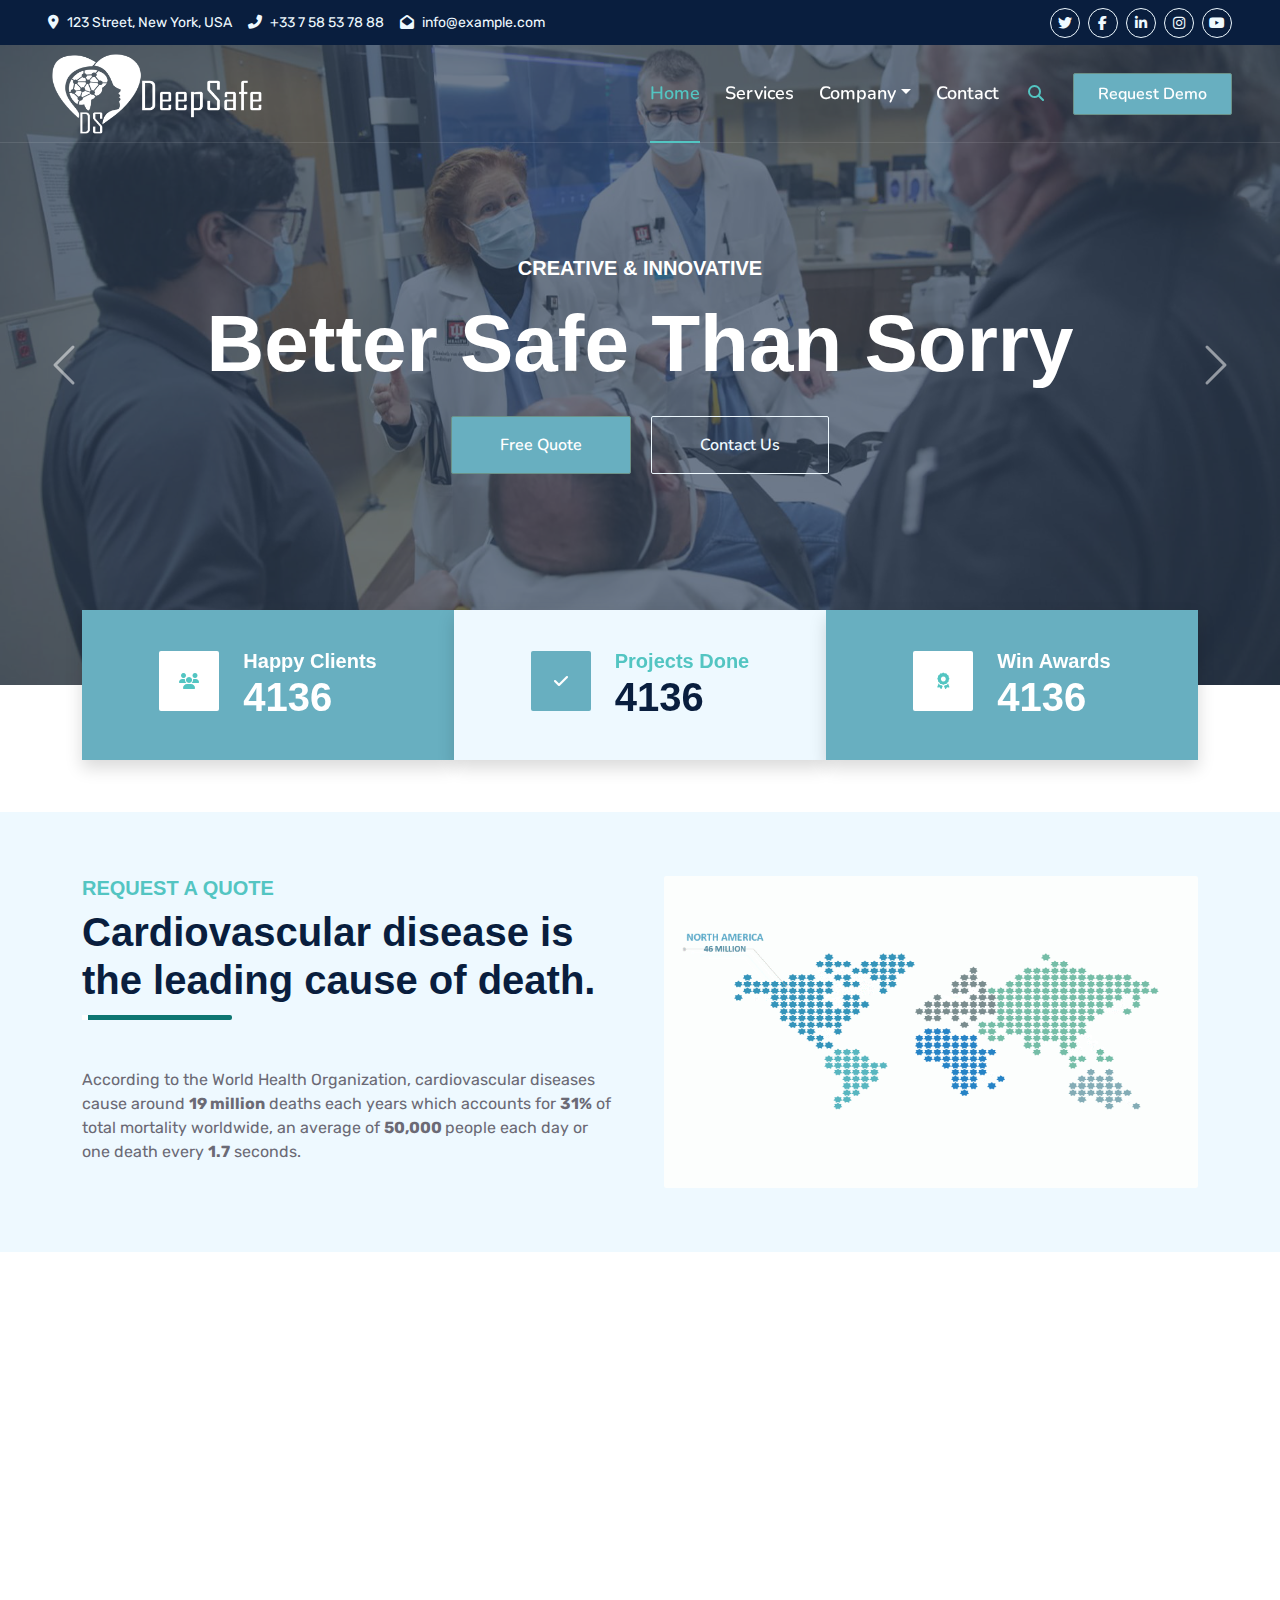
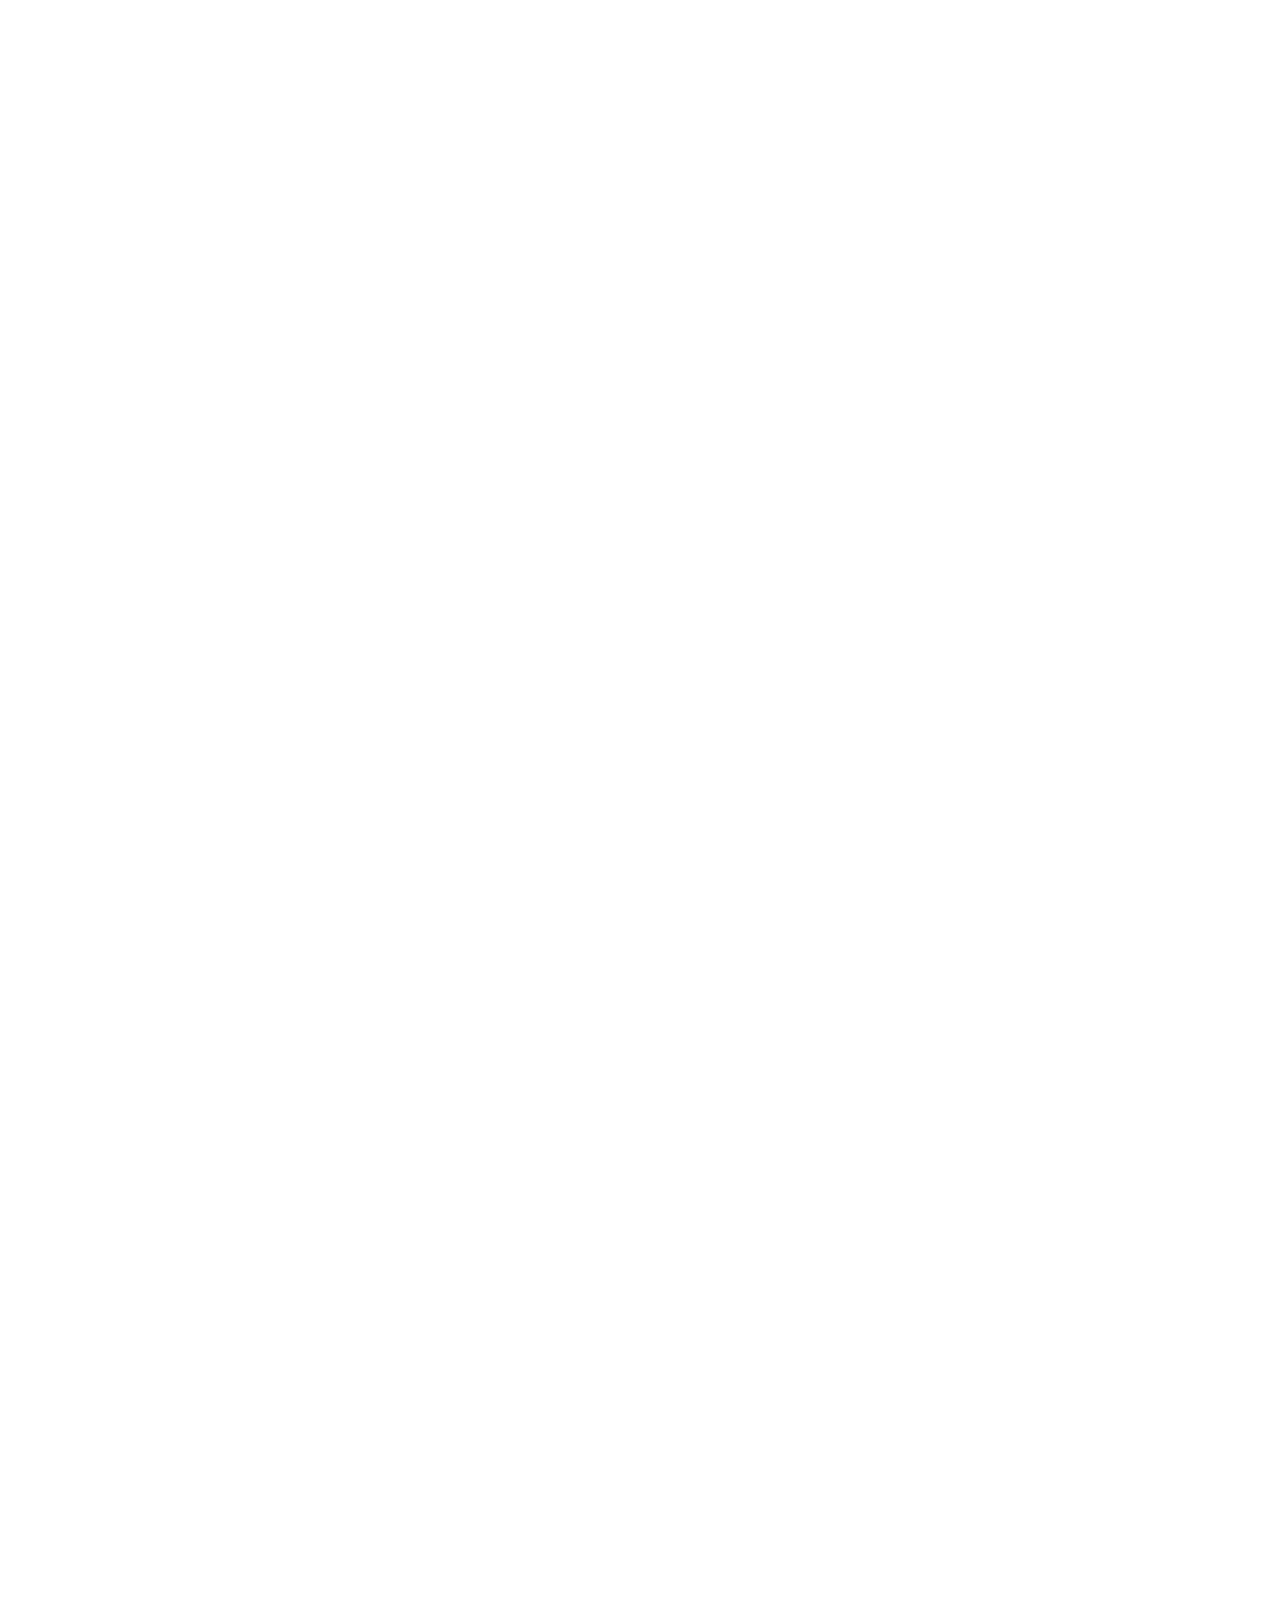
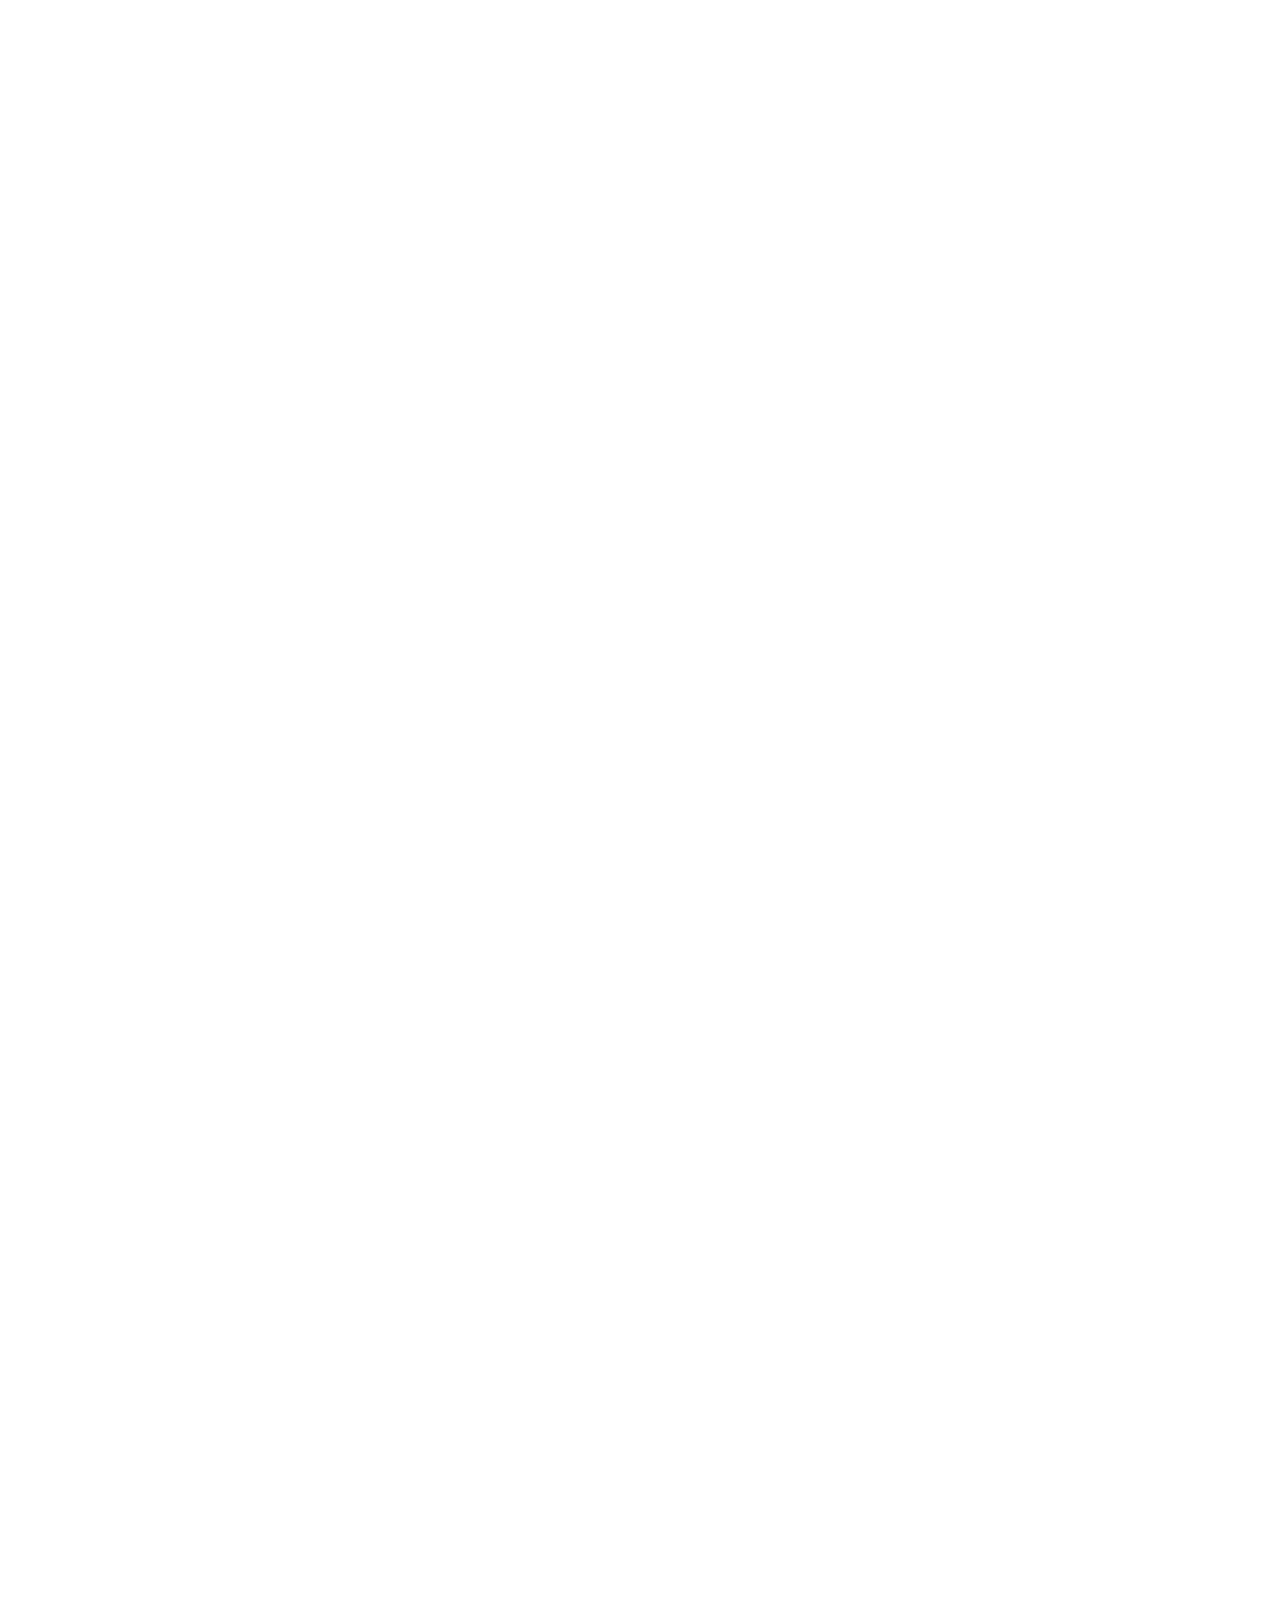
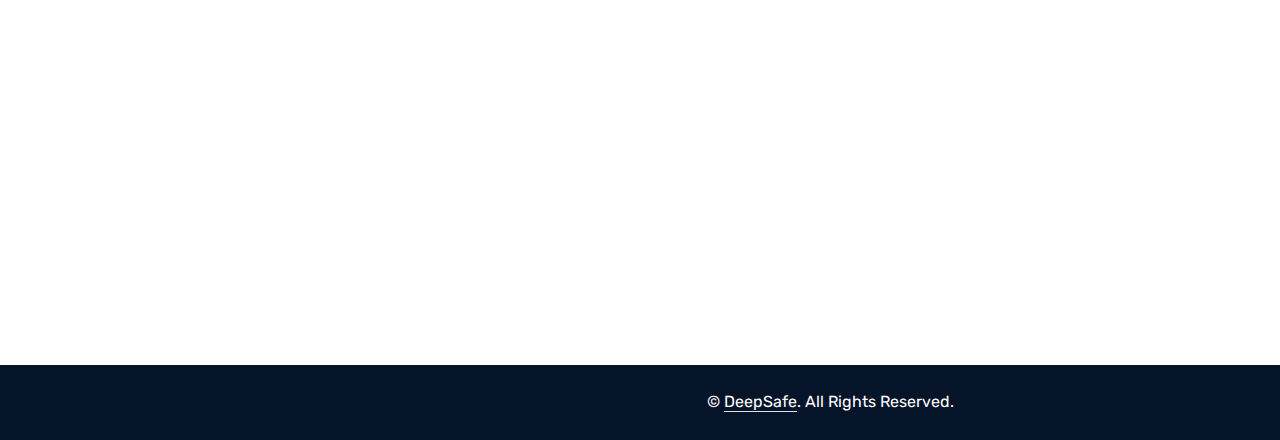
==== commit 6e927df6: "Update index.html" ====
--- a/index.html
+++ b/index.html
@@ -536,7 +536,7 @@
                 <div class="col-lg-4 col-md-6 footer-about">
                     <div class="d-flex flex-column align-items-center justify-content-center text-center h-100 bg-primary p-4">
                         <a href="index.html" class="navbar-brand">
-                            <h1 class="m-0 text-white"><i class="fa fa-user-tie me-2"></i>DeepSafe</h1>
+                            <h1 class="m-0 text-white"><i class="fa fa-heartbeat me-2"></i>DeepSafe</h1>
                         </a>
                         <p class="mt-3 mb-4">DeepSafe is a young French startup that implements a mobile application for remote monitoring of patients suffering from cardiovascular diseases. An artificial intelligence module aims to employ your smartphone's sensors as a medical device. </p>
                         <form action="">
@@ -621,4 +621,4 @@
     <script src="js/main.js"></script>
 </body>
 
-</html>+</html>
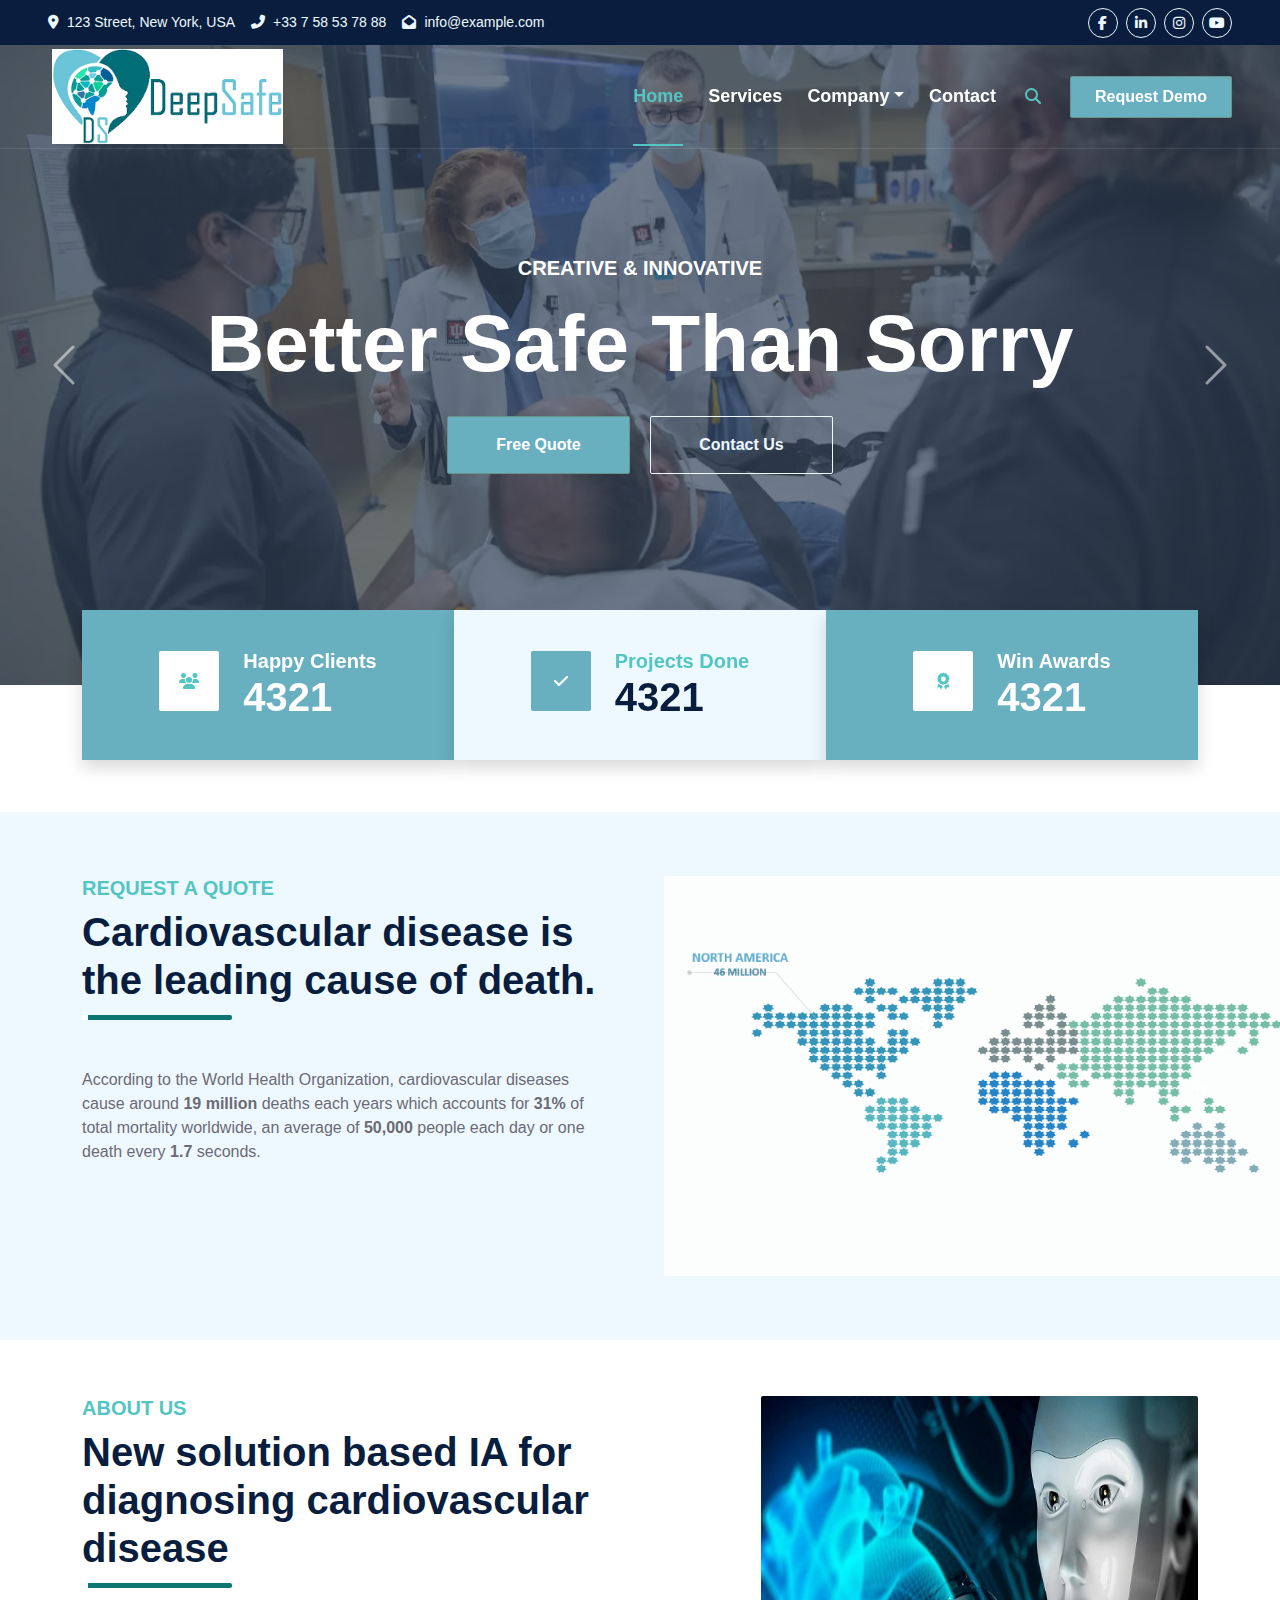
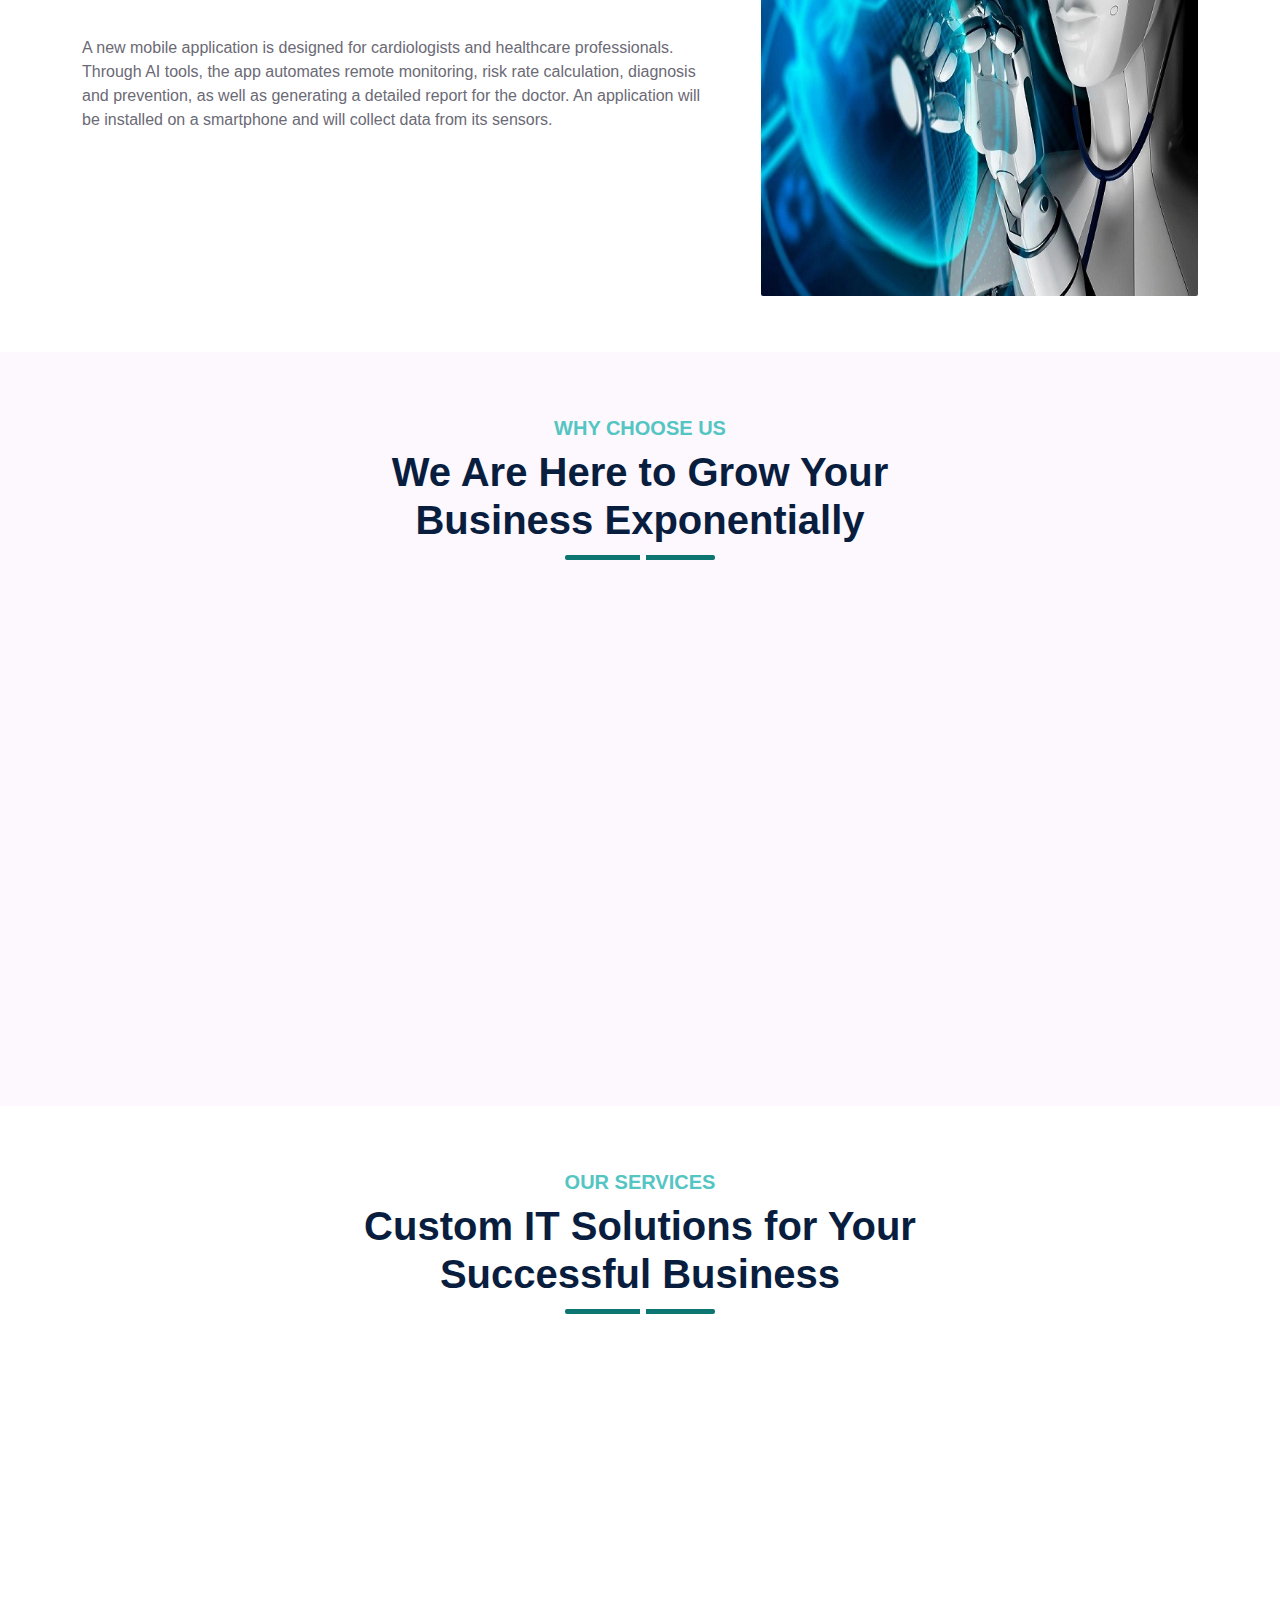
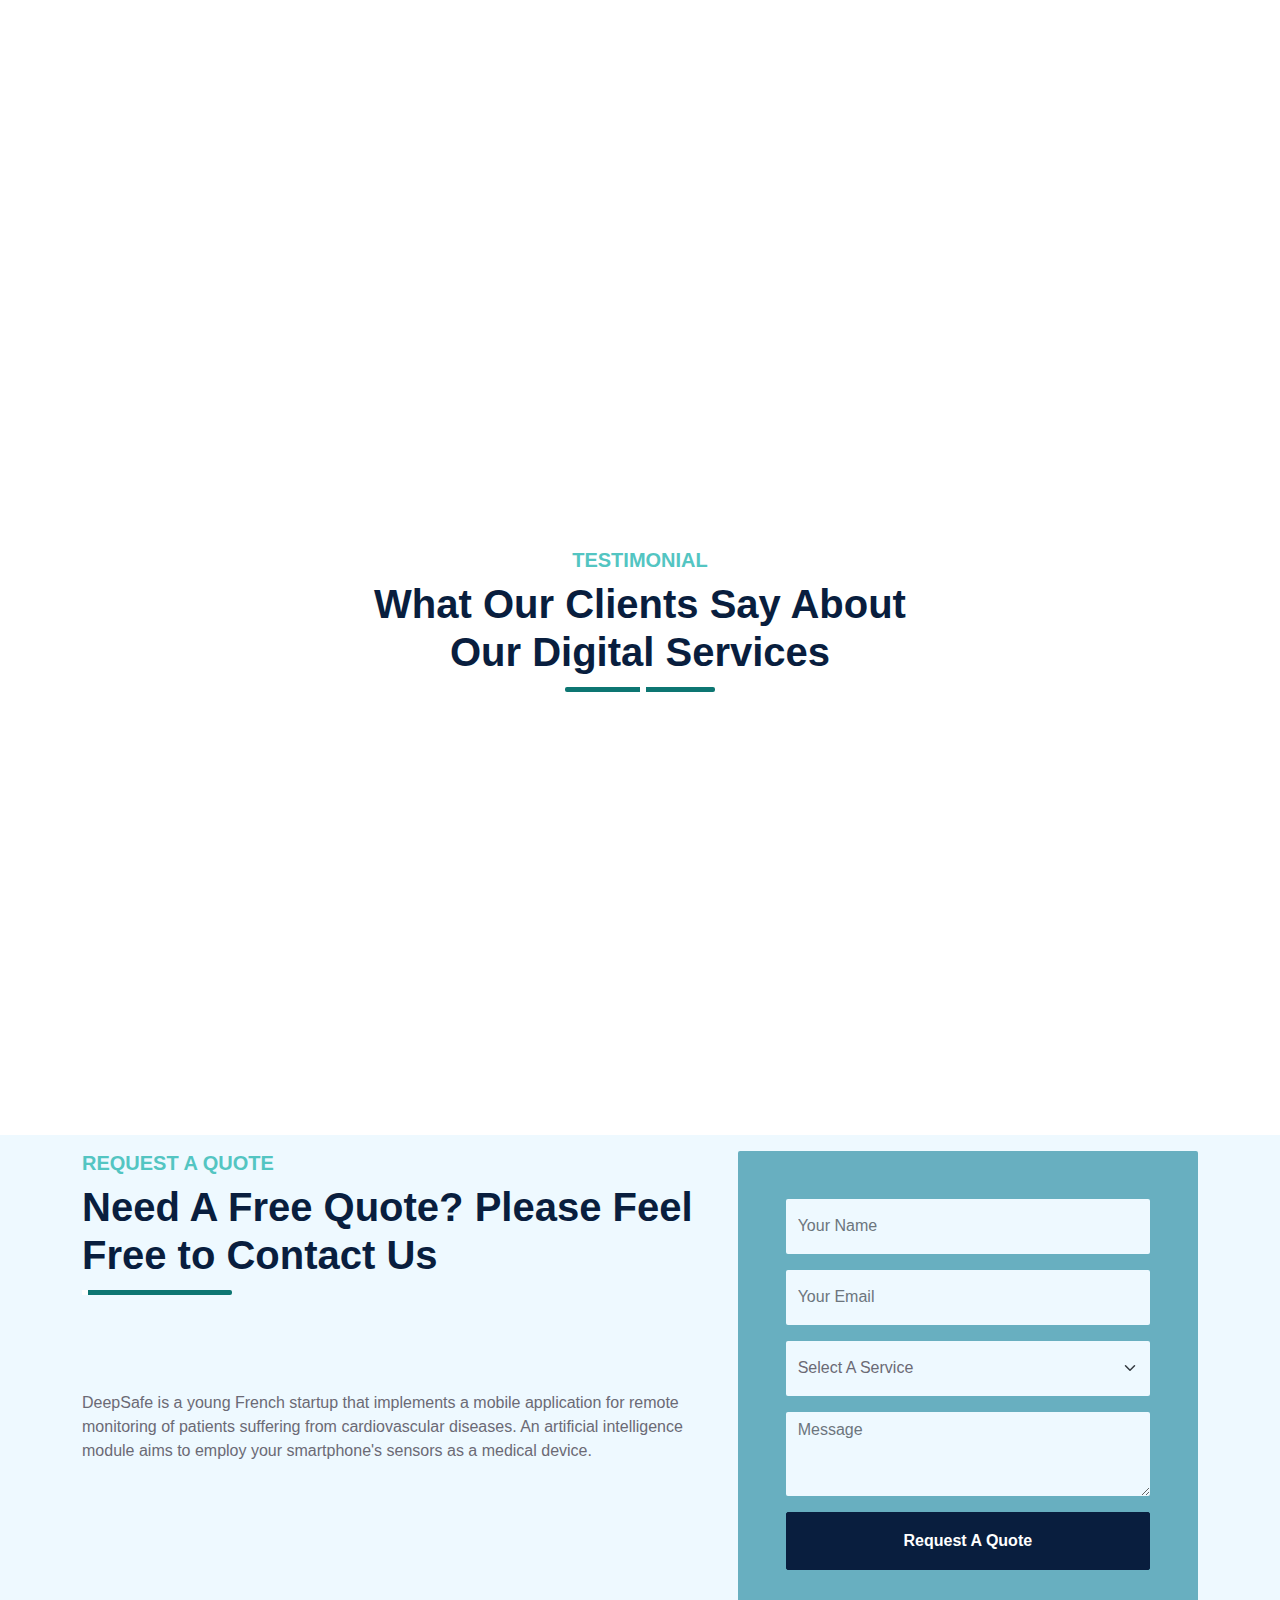
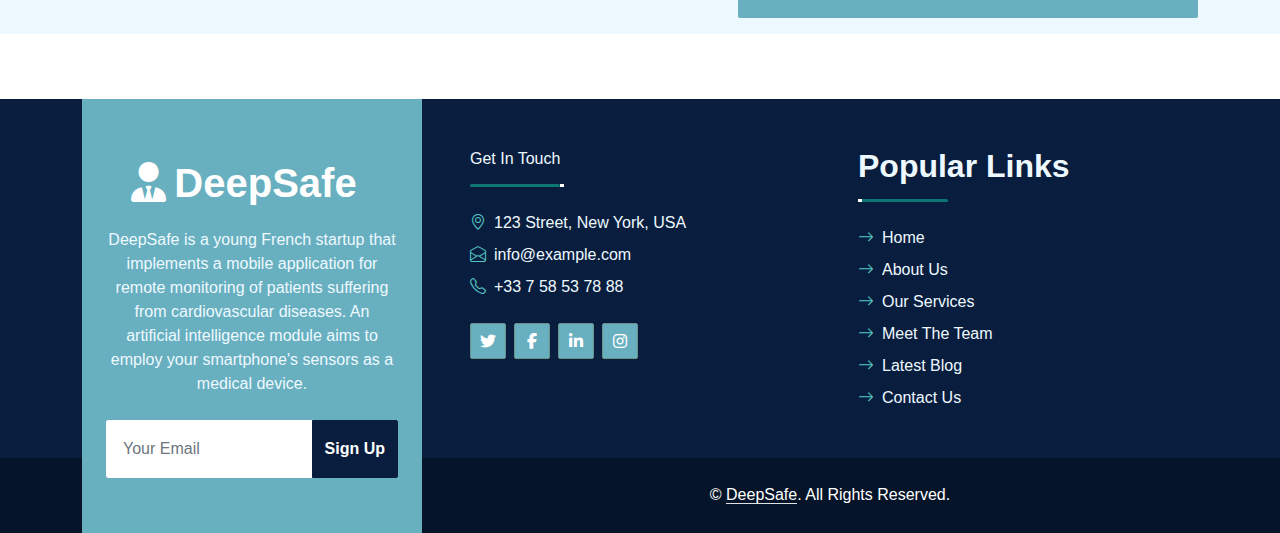
==== commit 3b9340d0: "Add files via upload" ====
--- a/index.html
+++ b/index.html
@@ -14,7 +14,6 @@
     <!-- Google Web Fonts -->
     <link rel="preconnect" href="https://fonts.googleapis.com">
     <link rel="preconnect" href="https://fonts.gstatic.com" crossorigin>
-    <link href="https://fonts.googleapis.com/css2?family=Nunito:wght@400;600;700;800&family=Rubik:wght@400;500;600;700&display=swap" rel="stylesheet">
 
     <!-- Icon Font Stylesheet -->
     <link href="https://cdnjs.cloudflare.com/ajax/libs/font-awesome/6.2.1/css/all.min.css" rel="stylesheet">
@@ -51,11 +50,11 @@
             </div>
             <div class="col-lg-4 text-center text-lg-end">
                 <div class="d-inline-flex align-items-center" style="height: 45px;">
-                    <a class="btn btn-sm btn-outline-light btn-sm-square rounded-circle me-2" href=""><i class="fab fa-twitter fw-normal"></i></a>
-                    <a class="btn btn-sm btn-outline-light btn-sm-square rounded-circle me-2" href="https://www.facebook.com/profile.php?id=100088224220589"><i class="fab fa-facebook-f fw-normal"></i></a>
-                    <a class="btn btn-sm btn-outline-light btn-sm-square rounded-circle me-2" href="https://www.linkedin.com/company/deepsafe2023/"><i class="fab fa-linkedin-in fw-normal"></i></a>
-                    <a class="btn btn-sm btn-outline-light btn-sm-square rounded-circle me-2" href="https://www.instagram.com/deepsafe1/"><i class="fab fa-instagram fw-normal"></i></a>
-                    <a class="btn btn-sm btn-outline-light btn-sm-square rounded-circle" href=""><i class="fab fa-youtube fw-normal"></i></a>
+                    <!--<a class="btn btn-sm btn-outline-light btn-sm-square rounded-circle me-2" href=""><i class="fab fa-twitter fw-normal"></i></a>-->
+                    <a class="btn btn-sm btn-outline-light btn-sm-square rounded-circle me-2" href="https://www.facebook.com/profile.php?id=100088224220589" aria-label="facebook"><i class="fab fa-facebook-f fw-normal"></i></a>
+                    <a class="btn btn-sm btn-outline-light btn-sm-square rounded-circle me-2" href="https://www.linkedin.com/company/deepsafe2023/" aria-label="linkedin"><i class="fab fa-linkedin-in fw-normal"></i></a>
+                    <a class="btn btn-sm btn-outline-light btn-sm-square rounded-circle me-2" href="https://www.instagram.com/deepsafe1/" aria-label="instagram"><i class="fab fa-instagram fw-normal"></i></a>
+                    <a class="btn btn-sm btn-outline-light btn-sm-square rounded-circle" href="https://www.youtube.com/" aria-label="youtube"><i class="fab fa-youtube fw-normal"></i></a>
                 </div>
             </div>
         </div>
@@ -68,7 +67,7 @@
         <nav class="navbar navbar-expand-lg navbar-dark px-5 py-3 py-lg-0">
             <a href="index.html" class="navbar-brand p-1">
             <div class="navbar-img">
-                 <img src="img/logo-blanc.png" width="210" height="80" alt="">
+                 <img src="img/logo.webp" width="231" height="95" alt="DeepSafe logo">
             </div>
             </a>
             <button class="navbar-toggler" type="button" data-bs-toggle="collapse" data-bs-target="#navbarCollapse">
@@ -97,24 +96,24 @@
         <div id="header-carousel" class="carousel slide carousel-fade" data-bs-ride="carousel">
             <div class="carousel-inner">
                 <div class="carousel-item active">
-                    <img class="w-100" src="img/carousel-1.jpg" alt="Image">
+                    <img class="w-100" src="img/carousel-1.webp" alt="DeepSafe carousel1">
                     <div class="carousel-caption d-flex flex-column align-items-center justify-content-center">
                         <div class="p-3" style="max-width: 1000px;">
                             <h5 class="text-white text-uppercase mb-3 animated slideInDown">Creative & Innovative</h5>
                             <h1 class="display-1 text-white mb-md-4 animated zoomIn">Better Safe Than Sorry</h1>
                             <a href="quote.html" class="btn btn-primary py-md-3 px-md-5 me-3 animated slideInLeft">Free Quote</a>
-                            <a href="" class="btn btn-outline-light py-md-3 px-md-5 animated slideInRight">Contact Us</a>
+                            <a href="contact.html" class="btn btn-outline-light py-md-3 px-md-5 animated slideInRight">Contact Us</a>
                         </div>
                     </div>
                 </div>
                 <div class="carousel-item">
-                    <img class="w-100" src="img/carousel-2.jpg" alt="Image">
+                    <img class="w-100" src="img/carousel-2.webp" alt="DeepSafe carousel2">
                     <div class="carousel-caption d-flex flex-column align-items-center justify-content-center">
-                        <div class="p-3" style="max-width: 900px;">
+                        <div class="p-3" style="max-width: 1000px;">
                             <h5 class="text-white text-uppercase mb-3 animated slideInDown">Creative & Innovative</h5>
                             <h1 class="display-1 text-white mb-md-4 animated zoomIn">Better Safe Than Sorry</h1>
                             <a href="quote.html" class="btn btn-primary py-md-3 px-md-5 me-3 animated slideInLeft">Free Quote</a>
-                            <a href="" class="btn btn-outline-light py-md-3 px-md-5 animated slideInRight">Contact Us</a>
+                            <a href="contact.html" class="btn btn-outline-light py-md-3 px-md-5 animated slideInRight">Contact Us</a>
                         </div>
                     </div>
                 </div>
@@ -206,9 +205,9 @@
                     </div>
                     <p class="mb-4">According to the World Health Organization,  cardiovascular diseases cause around <strong> 19 million</strong> deaths each years  which accounts for <strong>31%</strong> of total mortality worldwide, an average of <strong>50,000 </strong>people each day or one death every <strong>1.7</strong> seconds.</p>
                 </div>
-                <div class="col-lg-6" style="min-height: 300px;">
+                <div class="col-lg-6" style="min-height: 400px;">
                     <div class="position-relative h-100">
-                        <img class="position-absolute w-100 h-100 rounded wow zoomIn" data-wow-delay="0.9s" src="img/map-world.gif" style="object-fit: cover;">
+                        <img class="position-absolute w-auto h-100 rounded wow zoomIn" data-wow-delay="0.9s" src="img/map-world.webp" style="object-fit: contain;" alt="map of estimation cardiovasculaire in the world">
                     </div>
                 </div>
                 <!--<div class="col-lg-5">
@@ -223,7 +222,7 @@
     </div>
     <!-- Quote End -->
     <!-- About Start -->
-    <div class="container-fluid py-2 wow fadeInUp" data-wow-delay="0.1s">
+    <div class="container-fluid py-2">
         <div class="container py-5 ">
             <div class="row g-5">
                 <div class="col-lg-7">
@@ -246,7 +245,7 @@
                 </div>
                 <div class="col-lg-5" style="min-height: 500px;">
                     <div class="position-relative h-100">
-                        <img class="position-absolute w-100 h-100 rounded wow zoomIn" data-wow-delay="0.9s" src="img/about.jpg" style="object-fit: cover;">
+                        <img class="position-absolute w-100 h-100 rounded" src="img/about.webp" style="object-fit: cover;" alt="mobile applicatiobn steps of cardiovasculaire">
                     </div>
                 </div>
             </div>
@@ -254,7 +253,7 @@
     </div>
     <!-- About End -->
     <!-- Features Start -->
-    <div class="container-fluid py-3 wow fadeInUp bg-phone" data-wow-delay="0.1s">
+    <div class="container-fluid py-3 bg-phone">
         <div class="container py-5">
             <div class="section-title text-center position-relative pb-3 mb-5 mx-auto" style="max-width: 600px;">
                 <h5 class="fw-bold text-primary text-uppercase">Why Choose Us</h5>
@@ -281,7 +280,7 @@
                 </div>
                 <div class="col-lg-4  wow zoomIn" data-wow-delay="0.9s" style="min-height: 350px;">
                     <div class="position-relative h-100">
-                        <img class="position-absolute w-50 h-auto mx-5 rounded hover-shadow wow zoomIn" data-wow-delay="0.1s" src="img/app_interface_hd.gif" style="object-fit: cover;">
+                        <img class="position-absolute w-50 h-auto mx-5 rounded hover-shadow wow zoomIn" data-wow-delay="0.1s" src="img/app_interface_hd.webp" style="object-fit: cover;">
                     </div>
                 </div>
                 <div class="col-lg-4">
@@ -307,7 +306,7 @@
     </div>
     <!-- Features Start -->
     <!-- Service Start -->
-    <div class="container-fluid py-3 wow fadeInUp" data-wow-delay="0.1s">
+    <div class="container-fluid py-3" data-wow-delay="0.1s">
         <div class="container py-5">
             <div class="section-title text-center position-relative pb-3 mb-5 mx-auto" style="max-width: 600px;">
                 <h5 class="fw-bold text-primary text-uppercase">Our Services</h5>
@@ -321,7 +320,7 @@
                         </div>
                         <h4 class="mb-3">Cyber Security</h4>
                         <p class="m-0">Amet justo dolor lorem kasd amet magna sea stet eos vero lorem ipsum dolore sed</p>
-                        <a class="btn btn-lg btn-primary rounded" href="">
+                        <a class="btn btn-lg btn-primary rounded" href="service.html">
                             <i class="bi bi-arrow-right"></i>
                         </a>
                     </div>
@@ -333,7 +332,7 @@
                         </div>
                         <h4 class="mb-3">Data Analytics</h4>
                         <p class="m-0">Amet justo dolor lorem kasd amet magna sea stet eos vero lorem ipsum dolore sed</p>
-                        <a class="btn btn-lg btn-primary rounded" href="">
+                        <a class="btn btn-lg btn-primary rounded" href="service.html">
                             <i class="bi bi-arrow-right"></i>
                         </a>
                     </div>
@@ -345,7 +344,7 @@
                         </div>
                         <h4 class="mb-3">Web Development</h4>
                         <p class="m-0">Amet justo dolor lorem kasd amet magna sea stet eos vero lorem ipsum dolore sed</p>
-                        <a class="btn btn-lg btn-primary rounded" href="">
+                        <a class="btn btn-lg btn-primary rounded" href="service.html">
                             <i class="bi bi-arrow-right"></i>
                         </a>
                     </div>
@@ -357,7 +356,7 @@
                         </div>
                         <h4 class="mb-3">Apps Development</h4>
                         <p class="m-0">Amet justo dolor lorem kasd amet magna sea stet eos vero lorem ipsum dolore sed</p>
-                        <a class="btn btn-lg btn-primary rounded" href="">
+                        <a class="btn btn-lg btn-primary rounded" href="service.html">
                             <i class="bi bi-arrow-right"></i>
                         </a>
                     </div>
@@ -369,7 +368,7 @@
                         </div>
                         <h4 class="mb-3">SEO Optimization</h4>
                         <p class="m-0">Amet justo dolor lorem kasd amet magna sea stet eos vero lorem ipsum dolore sed</p>
-                        <a class="btn btn-lg btn-primary rounded" href="">
+                        <a class="btn btn-lg btn-primary rounded" href="service.html">
                             <i class="bi bi-arrow-right"></i>
                         </a>
                     </div>
@@ -386,7 +385,7 @@
     </div>
     <!-- Service End -->
     <!-- Testimonial Start -->
-    <div class="container-fluid py-3 wow fadeInUp" data-wow-delay="0.1s">
+    <div class="container-fluid py-3 ">
         <div class="container py-5">
             <div class="section-title text-center position-relative pb-3 mb-4 mx-auto" style="max-width: 600px;">
                 <h5 class="fw-bold text-primary text-uppercase">Testimonial</h5>
@@ -447,7 +446,7 @@
     <!-- Testimonial End -->
 
     <!-- Quote Start -->
-    <div class="container-fluid py-2 wow fadeInUp bg-light" id="demo" data-wow-delay="0.1s">
+    <div class="container-fluid py-2 bg-light" id="demo">
         <div class="container py-2">
             <div class="row g-2">
                 <div class="col-lg-7">
@@ -479,7 +478,7 @@
                     </div>
                 </div>
                 <div class="col-lg-5">
-                    <div class="bg-primary rounded h-100 d-flex align-items-center p-5 wow zoomIn" data-wow-delay="0.9s">
+                    <div class="bg-primary rounded h-100 d-flex align-items-center p-5 ">
                         <form action="https://formsubmit.co/el/kinule" method="POST" />
                             <div class="row g-3">
                                 <div class="col-xl-12">
@@ -515,28 +514,28 @@
         <div class="container mt-2">
             <div class="bg-white">
                 <div class="owl-carousel vendor-carousel">
-                    <img src="img/vendor-1.jpg" alt="">
-                    <img src="img/vendor-2.jpg" alt="">
-                    <img src="img/vendor-3.jpg" alt="">
-                    <img src="img/vendor-4.jpg" alt="">
-                    <img src="img/vendor-5.jpg" alt="">
-                    <img src="img/vendor-6.jpg" alt="">
-                    <img src="img/vendor-7.jpg" alt="">
-                    <img src="img/vendor-8.jpg" alt="">
-                    <img src="img/vendor-9.jpg" alt="">
+                    <img src="img/vendor-1.jpg" alt="vendor-1">
+                    <img src="img/vendor-2.jpg" alt="vendor-2">
+                    <img src="img/vendor-3.jpg" alt="vendor-3">
+                    <img src="img/vendor-4.jpg" alt="vendor-4">
+                    <img src="img/vendor-5.jpg" alt="vendor-5">
+                    <img src="img/vendor-6.jpg" alt="vendor-6">
+                    <img src="img/vendor-7.jpg" alt="vendor-7">
+                    <img src="img/vendor-8.jpg" alt="vendor-8">
+                    <img src="img/vendor-9.jpg" alt="vendor-9">
                 </div>
             </div>
         </div>
     </div>
     <!-- Vendor End -->
     <!-- Footer Start -->
-    <div class="container-fluid bg-dark text-light mt-2 wow fadeInUp" data-wow-delay="0.1s">
+    <div class="container-fluid bg-dark text-light mt-2">
         <div class="container">
             <div class="row gx-5">
                 <div class="col-lg-4 col-md-6 footer-about">
                     <div class="d-flex flex-column align-items-center justify-content-center text-center h-100 bg-primary p-4">
                         <a href="index.html" class="navbar-brand">
-                            <h1 class="m-0 text-white"><i class="fa fa-heartbeat me-2"></i>DeepSafe</h1>
+                            <h1 class="m-0 text-white"><i class="fa fa-user-tie me-2"></i>DeepSafe</h1>
                         </a>
                         <p class="mt-3 mb-4">DeepSafe is a young French startup that implements a mobile application for remote monitoring of patients suffering from cardiovascular diseases. An artificial intelligence module aims to employ your smartphone's sensors as a medical device. </p>
                         <form action="">
@@ -551,7 +550,7 @@
                     <div class="row gx-5">
                         <div class="col-lg-6 col-md-12 pt-5 mb-5">
                             <div class="section-title section-title-sm position-relative pb-3 mb-4">
-                                <h3 class="text-light mb-0">Get In Touch</h3>
+                                </h2 class="text-light mb-0">Get In Touch</h2>
                             </div>
                             <div class="d-flex mb-2">
                                 <i class="bi bi-geo-alt text-primary me-2"></i>
@@ -566,15 +565,15 @@
                                 <p class="mb-0">+33 7 58 53 78 88</p>
                             </div>
                             <div class="d-flex mt-4">
-                                <a class="btn btn-primary btn-square me-2" href="#"><i class="fab fa-twitter fw-normal"></i></a>
-                                <a class="btn btn-primary btn-square me-2" href="https://www.facebook.com/profile.php?id=100088224220589"><i class="fab fa-facebook-f fw-normal"></i></a>
-                                <a class="btn btn-primary btn-square me-2" href="https://www.linkedin.com/company/deepsafe2023/"><i class="fab fa-linkedin-in fw-normal"></i></a>
-                                <a class="btn btn-primary btn-square" href="https://www.instagram.com/deepsafe1/"><i class="fab fa-instagram fw-normal"></i></a>
+                                <a class="btn btn-primary btn-square me-2" href="#" aria-label="twitter"><i class="fab fa-twitter fw-normal"></i></a>
+                                <a class="btn btn-primary btn-square me-2" href="https://www.facebook.com/profile.php?id=100088224220589" aria-label="facebook"><i class="fab fa-facebook-f fw-normal"></i></a>
+                                <a class="btn btn-primary btn-square me-2" href="https://www.linkedin.com/company/deepsafe2023/" aria-label="linkedin"><i class="fab fa-linkedin-in fw-normal"></i></a>
+                                <a class="btn btn-primary btn-square" href="https://www.instagram.com/deepsafe1/" aria-label="instagram"><i class="fab fa-instagram fw-normal"></i></a>
                             </div>
                         </div>
                         <div class="col-lg-6 col-md-12 pt-0 pt-lg-5 mb-5">
                             <div class="section-title section-title-sm position-relative pb-3 mb-4 ">
-                                <h3 class="text-light mb-0">Popular Links</h3>
+                                <h2 class="text-light mb-0">Popular Links</h2>
                             </div>
                             <div class="link-animated d-flex flex-column justify-content-start">
                                 <a class="text-light mb-2" href="#"><i class="bi bi-arrow-right text-primary me-2"></i>Home</a>
@@ -609,7 +608,7 @@
 
 
     <!-- JavaScript Libraries -->
-    <script src="https://code.jquery.com/jquery-3.4.1.min.js"></script>
+    <script src="https://code.jquery.com/jquery-3.6.0.min.js"></script>
     <script src="https://cdn.jsdelivr.net/npm/bootstrap@5.0.0/dist/js/bootstrap.bundle.min.js"></script>
     <script src="lib/wow/wow.min.js"></script>
     <script src="lib/easing/easing.min.js"></script>
@@ -621,4 +620,4 @@
     <script src="js/main.js"></script>
 </body>
 
-</html>
+</html>